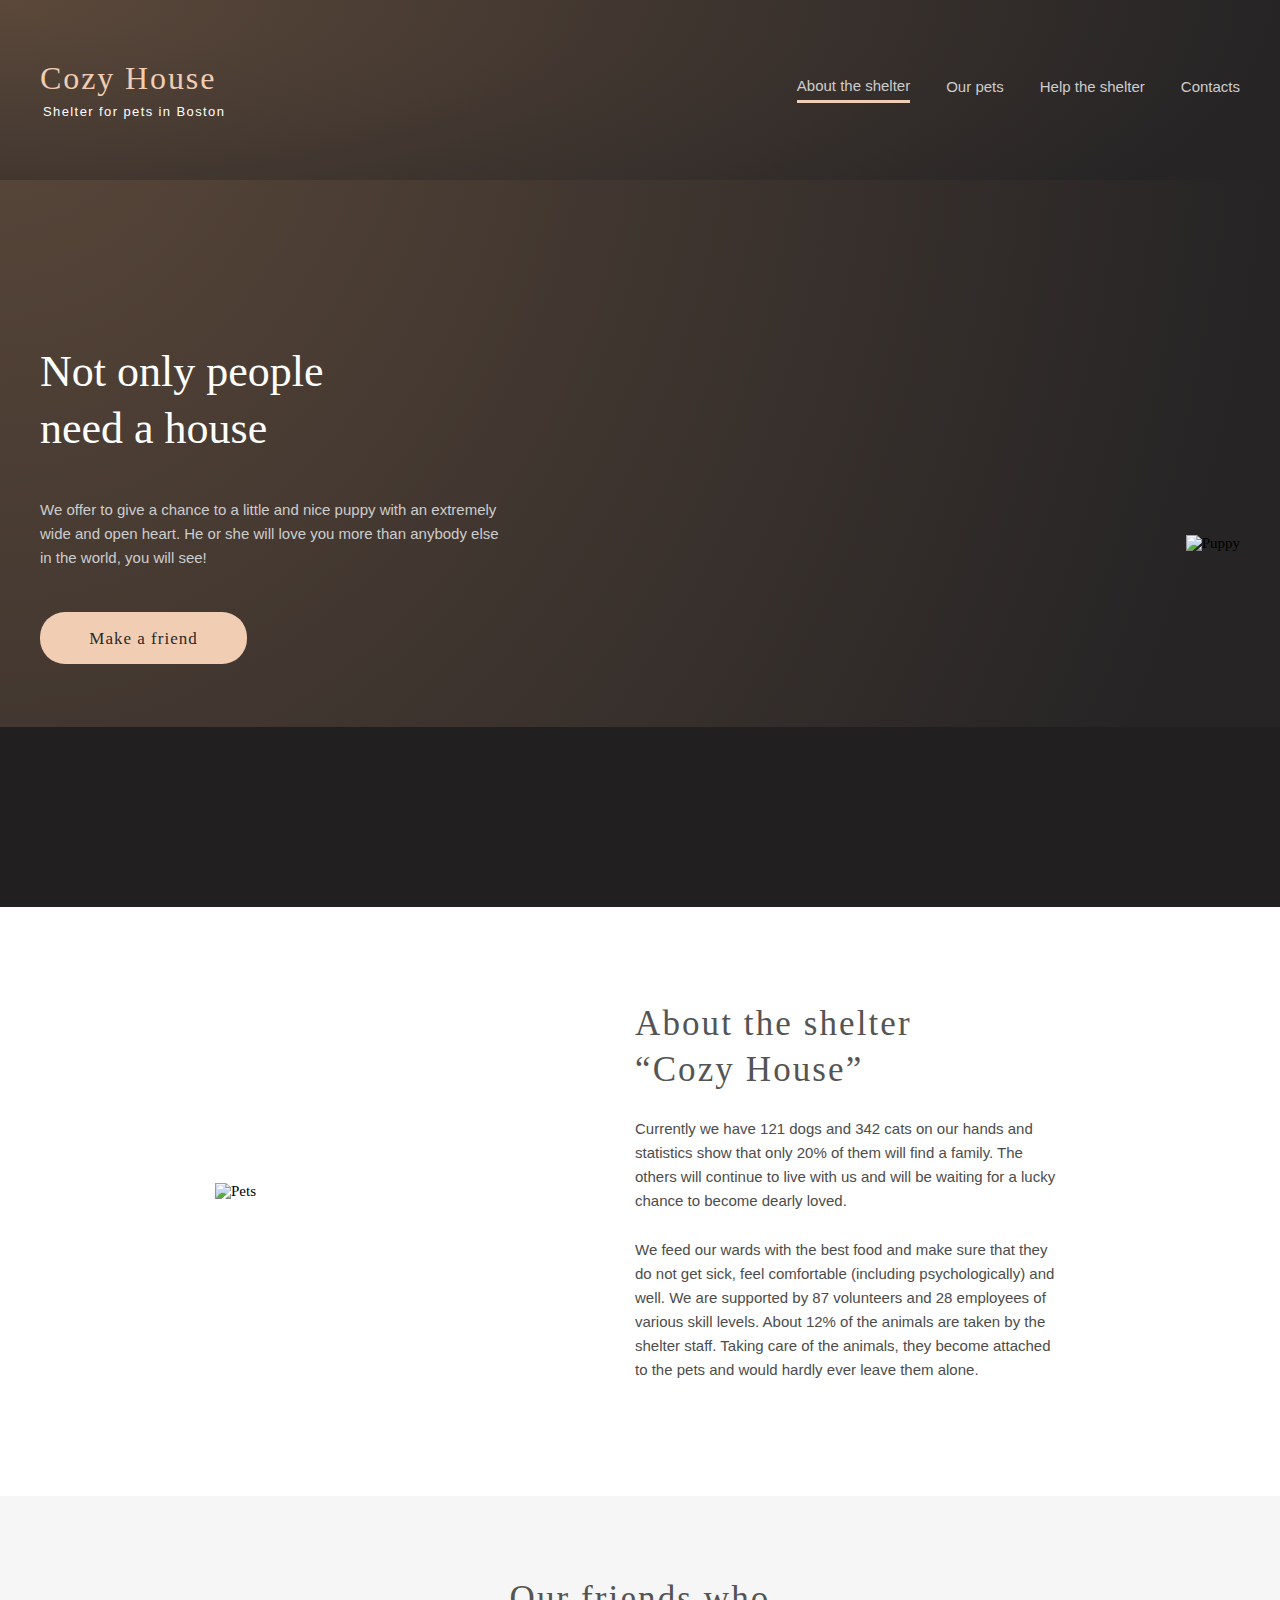
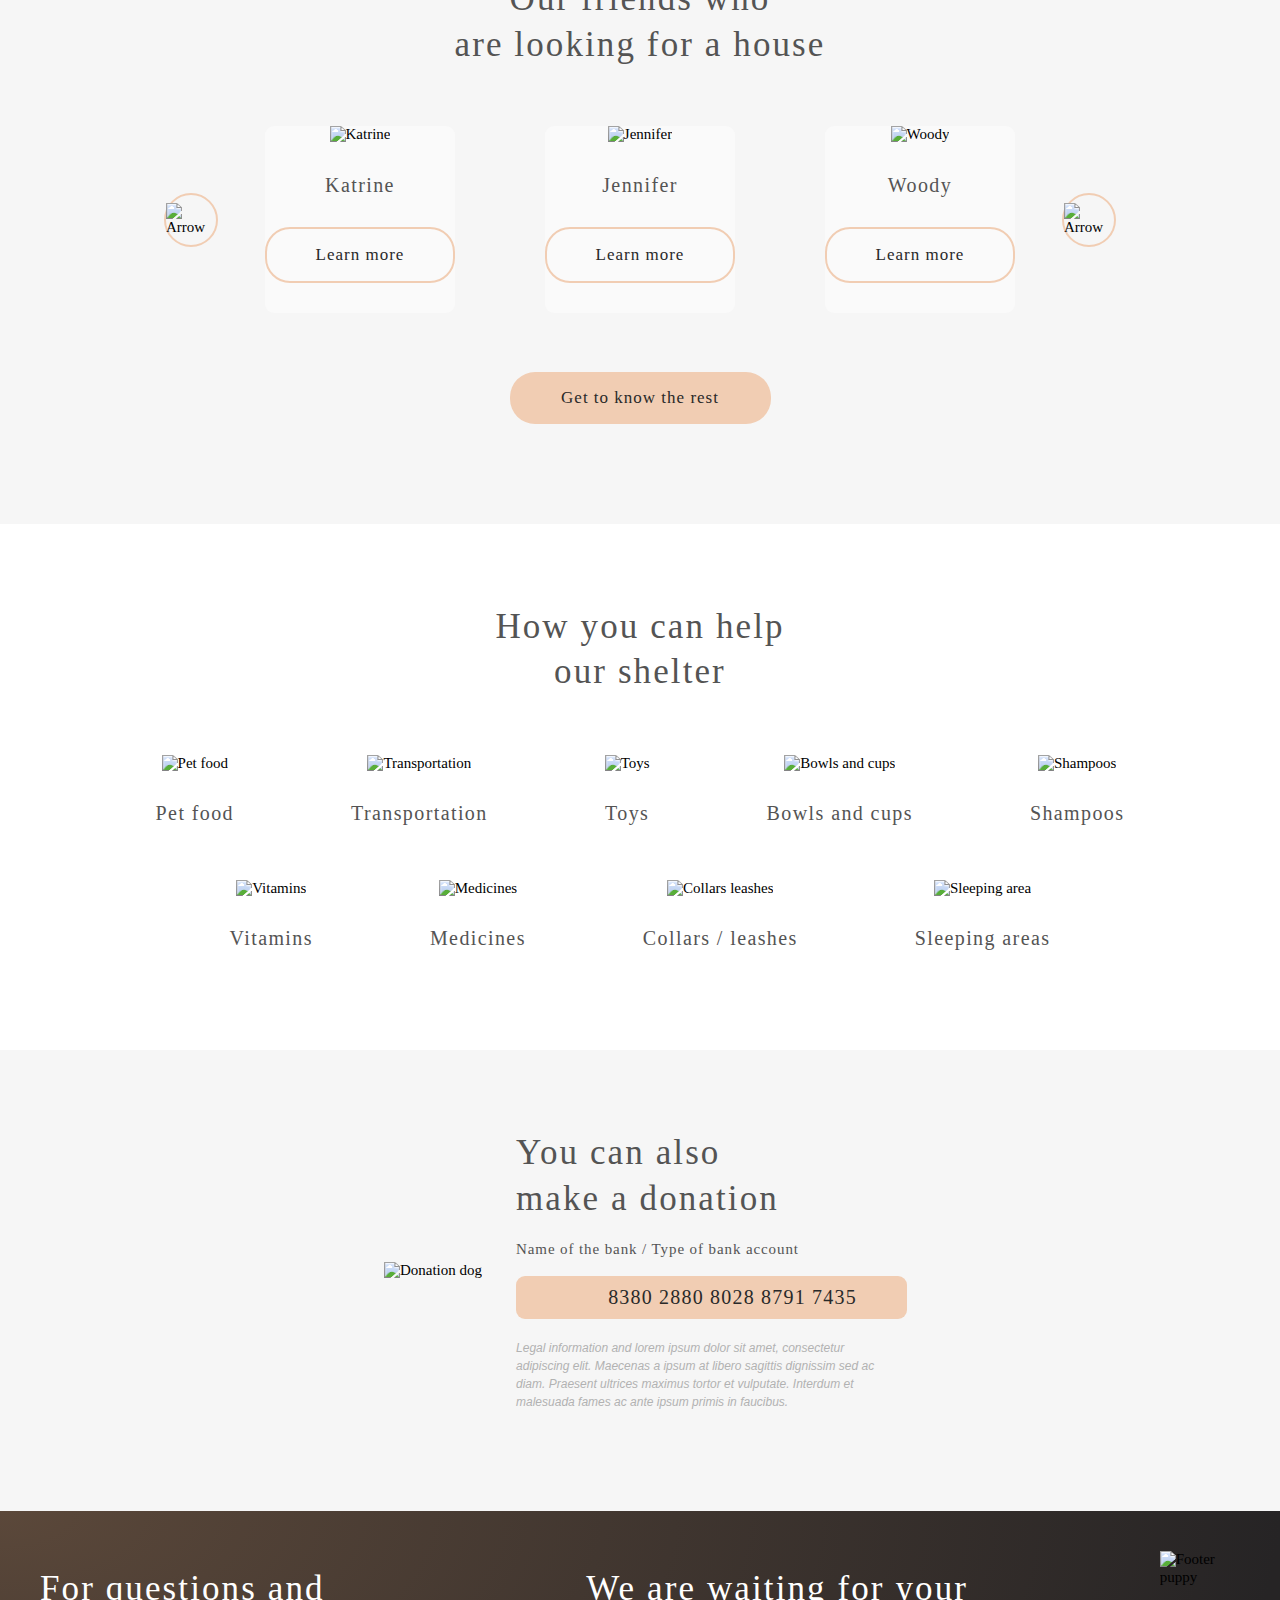
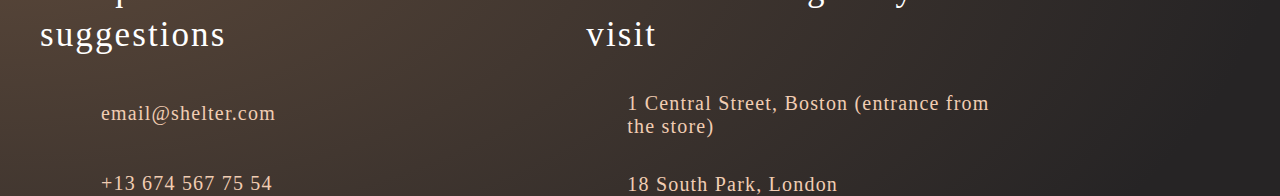
==== shelter/index.html @ abc57b18 "feat: create pets-page and add styles for her" ====
<!DOCTYPE html>
<html lang="en">

<head>
   <meta charset="UTF-8">
   <meta http-equiv="X-UA-Compatible" content="IE=edge">
   <meta name="viewport" content="width=device-width, initial-scale=1.0">
   <link rel="stylesheet" href="css/style.css">
   <title>Shelter</title>
</head>

<body class="body">
   <div class="wrapper">
      <header class="header" id="header">
         <div class="container">
            <div class="header__logo">
               <a class="header__link" href="#header">
                  <h1 class="header__title">Cozy House</h1>
                  <p class="header__subtitle">Shelter for pets in Boston</p>
               </a>
            </div>
            <div class="header__navigation">
               <ul class="navigation">
                  <li class="navigation__item"><a class="navigation__link" href="#header">About the shelter</a></li>
                  <li class="navigation__item"><a class="navigation__link" href="pages/pets.html">Our pets</a></li>
                  <li class="navigation__item"><a class="navigation__link" href="#help">Help the shelter</a></li>
                  <li class="navigation__item"><a class="navigation__link" href="#footer">Contacts</a></li>
               </ul>
            </div>
         </div>
      </header>
      <main class="main">
         <section class="start">
            <div class="container">
               <div class="start__content">
                  <h2 class="start__title">Not only people need a house</h2>
                  <p class="start__text">
                     We offer to give a chance to a little and nice puppy with an extremely wide and
                     open heart. He or she will love you more than anybody else in the world, you will see!
                  </p>
                  <a class="start__button button-with-bg" href="#pets">Make a friend</a>
               </div>
               <img class="start__img" src="assets/images/start-screen-puppy.png" alt="Puppy">
            </div>
         </section>
         <section class="about">
            <div class="container">
               <div class="about__content">
                  <h3 class="about__title title">About the shelter “Cozy House”</h3>
                  <p class="about__text">
                     Currently we have 121 dogs and 342 cats on our hands and statistics show that only
                     20% of them will find a family. The others will continue to live with us and will be waiting for a
                     lucky chance to become dearly loved.
                  </p>
                  <p class="about__text">
                     We feed our wards with the best food and make sure that they do not get sick, feel comfortable
                     (including psychologically) and well. We are supported by 87 volunteers and 28 employees of various
                     skill levels. About 12% of the animals are taken by the shelter staff. Taking care of the animals,
                     they become attached to the pets and would hardly ever leave them alone.
                  </p>
               </div>
               <img class="about__img" src="assets/images/about-pets.png" alt="Pets">
            </div>
         </section>
         <section class="pets" id="pets">
            <div class="container">
               <h3 class="pets__title title">
                  Our friends who <br>
                  are looking for a house
               </h3>
               <div class="slider">
                  <div class="slider__left">
                     <img class="slider__arrow" src="assets/icons/Arrow-left.svg" alt="Arrow">
                  </div>
                  <div class="slider__content">
                     <div class="pet-card">
                        <img class="pet-card__img" src="assets/images/pets-katrine.png" alt="Katrine">
                        <span class="pet-card__subtitle">Katrine</span>
                        <a class="pet-card__button button-wihtout-bg" href="#">Learn more</a>
                     </div>
                     <div class="pet-card">
                        <img class="pet-card__img" src="assets/images/pets-jennifer.png" alt="Jennifer">
                        <span class="pet-card__subtitle">Jennifer</span>
                        <a class="pet-card__button button-wihtout-bg" href="#">Learn more</a>
                     </div>
                     <div class="pet-card">
                        <img class="pet-card__img" src="assets/images/pets-woody.png" alt="Woody">
                        <span class="pet-card__subtitle">Woody</span>
                        <a class="pet-card__button button-wihtout-bg" href="#">Learn more</a>
                     </div>
                  </div>
                  <div class="slider__right">
                     <img class="slider__arrow" src="assets/icons/Arrow-right.svg" alt="Arrow">
                  </div>
               </div>
               <a class="pets__button button-with-bg" href="pages/pets.html">Get to know the rest</a>
            </div>
         </section>
         <section class="help" id="help">
            <div class="container">
               <h3 class="help__title title">
                  How you can help <br>
                  our shelter
               </h3>
               <div class="help__content">
                  <div class="help__item">
                     <img class="help__icon" src="assets/icons/icon-pet-food.svg" alt="Pet food">
                     <span class="help__subtitle">Pet food</span>
                  </div>
                  <div class="help__item">
                     <img class="help__icon" src="assets/icons/icon-transportation.svg" alt="Transportation">
                     <span class="help__subtitle">Transportation</span>
                  </div>
                  <div class="help__item">
                     <img class="help__icon" src="assets/icons/icon-toys.svg" alt="Toys">
                     <span class="help__subtitle">Toys</span>
                  </div>
                  <div class="help__item">
                     <img class="help__icon" src="assets/icons/icon-bowls-and-cups.svg" alt="Bowls and cups">
                     <span class="help__subtitle">Bowls and cups</span>
                  </div>
                  <div class="help__item">
                     <img class="help__icon" src="assets/icons/icon-shampoos.svg" alt="Shampoos">
                     <span class="help__subtitle">Shampoos</span>
                  </div>
                  <div class="help__item">
                     <img class="help__icon" src="assets/icons/icon-vitamins.svg" alt="Vitamins">
                     <span class="help__subtitle">Vitamins</span>
                  </div>
                  <div class="help__item">
                     <img class="help__icon" src="assets/icons/icon-medicines.svg" alt="Medicines">
                     <span class="help__subtitle">Medicines</span>
                  </div>
                  <div class="help__item">
                     <img class="help__icon" src="assets/icons/icon-collars-leashes.svg" alt="Collars leashes">
                     <span class="help__subtitle">Collars / leashes</span>
                  </div>
                  <div class="help__item">
                     <img class="help__icon" src="assets/icons/icon-sleeping-area.svg" alt="Sleeping area">
                     <span class="help__subtitle">Sleeping areas</span>
                  </div>
               </div>
            </div>
         </section>
         <section class="donation">
            <div class="container">
               <div class="donation__content">
                  <h3 class="donation__title title">
                     You can also <br> make a donation
                  </h3>
                  <span class="donation__text">Name of the bank / Type of bank account</span>
                  <a class="donation__button button-with-bg" href="#">8380 2880 8028 8791 7435</a>
                  <span class="donation__description">
                     Legal information and lorem ipsum dolor sit amet, consectetur
                     adipiscing elit. Maecenas a ipsum at libero sagittis dignissim sed ac diam. Praesent ultrices
                     maximus tortor et vulputate. Interdum et malesuada fames ac ante ipsum primis in faucibus.
                  </span>
               </div>
               <img class="donation__img" src="assets/images/donation-dog.png" alt="Donation dog">
            </div>
         </section>
      </main>
      <footer class="footer" id="footer">
         <div class="container">
            <div class="footer__content">
               <h3 class="footer__title title">For questions and suggestions</h3>
               <a class="footer__email" href="mailto:email@shelter.com">email@shelter.com</a>
               <a class="footer__tel" href="tel:+13 674 567 75 54">+13 674 567 75 54</a>
            </div>
            <div class="footer__content">
               <h3 class="footer__title title">We are waiting for your visit</h3>
               <a class="footer__link" href="https://goo.gl/maps/6xu3NwGeei3bLSW76" target="blank">1 Central Street,
                  Boston (entrance
                  from the store)</a>
               <a class="footer__link" href="https://goo.gl/maps/nbANHukGntMcxEjw6" target="blank">18 South Park,
                  London</a>
            </div>
            <img class="footer__img" src="assets/images/footer-puppy.png" alt="Footer puppy" class="footer__img">
         </div>
      </footer>
   </div>
</body>

</html>
---- shelter/css/style.css ----
@font-face {
  font-family: "Georgia";
  src: url("Georgia Bold.eot");
  src: url("Georgia Bold.eot?#iefix") format("embedded-opentype"), url("Georgia Bold.woff2") format("woff2"), url("Georgia Bold.woff") format("woff"), url("Georgia Bold.ttf") format("truetype"), url("Georgia Bold.svg#Georgia Bold") format("svg");
  font-weight: 700;
  font-style: normal;
  font-stretch: normal;
  unicode-range: U+0020-F00D;
}
@font-face {
  font-family: "Georgia";
  src: url("Georgia Bold.eot");
  src: url("Georgia Bold.eot?#iefix") format("embedded-opentype"), url("Georgia Bold.woff2") format("woff2"), url("Georgia Bold.woff") format("woff"), url("Georgia Bold.ttf") format("truetype"), url("Georgia Bold.svg#Georgia Bold") format("svg");
  font-weight: 700;
  font-style: normal;
  font-stretch: normal;
  unicode-range: U+0020-F00D;
}
@font-face {
  font-family: "Georgia";
  src: url("Georgia Italic.eot");
  src: url("Georgia Italic.eot?#iefix") format("embedded-opentype"), url("Georgia Italic.woff2") format("woff2"), url("Georgia Italic.woff") format("woff"), url("Georgia Italic.ttf") format("truetype"), url("Georgia Italic.svg#Georgia Italic") format("svg");
  font-weight: 400;
  font-style: italic;
  font-stretch: normal;
  unicode-range: U+0020-F00D;
}
@font-face {
  font-family: "Georgia";
  src: url("Georgia Italic.eot");
  src: url("Georgia Italic.eot?#iefix") format("embedded-opentype"), url("Georgia Italic.woff2") format("woff2"), url("Georgia Italic.woff") format("woff"), url("Georgia Italic.ttf") format("truetype"), url("Georgia Italic.svg#Georgia Italic") format("svg");
  font-weight: 400;
  font-style: italic;
  font-stretch: normal;
  unicode-range: U+0020-F00D;
}
@font-face {
  font-family: "Georgia";
  src: url("Georgia.eot");
  src: url("Georgia.eot?#iefix") format("embedded-opentype"), url("Georgia.woff2") format("woff2"), url("Georgia.woff") format("woff"), url("Georgia.ttf") format("truetype"), url("Georgia.svg#Georgia") format("svg");
  font-weight: 400;
  font-style: normal;
  font-stretch: normal;
  unicode-range: U+0020-F00D;
}
@font-face {
  font-family: "Georgia";
  src: url("Georgia.eot");
  src: url("Georgia.eot?#iefix") format("embedded-opentype"), url("Georgia.woff2") format("woff2"), url("Georgia.woff") format("woff"), url("Georgia.ttf") format("truetype"), url("Georgia.svg#Georgia") format("svg");
  font-weight: 400;
  font-style: normal;
  font-stretch: normal;
  unicode-range: U+0020-F00D;
}
@font-face {
  font-family: "Arial";
  src: url("Arial Italic.eot");
  src: url("Arial Italic.eot?#iefix") format("embedded-opentype"), url("Arial Italic.woff2") format("woff2"), url("Arial Italic.woff") format("woff"), url("Arial Italic.ttf") format("truetype"), url("Arial Italic.svg#Arial Italic") format("svg");
  font-weight: 400;
  font-style: italic;
  font-stretch: normal;
  unicode-range: U+0020-02DC;
}
@font-face {
  font-family: "Arial";
  src: url("Arial Italic.eot");
  src: url("Arial Italic.eot?#iefix") format("embedded-opentype"), url("Arial Italic.woff2") format("woff2"), url("Arial Italic.woff") format("woff"), url("Arial Italic.ttf") format("truetype"), url("Arial Italic.svg#Arial Italic") format("svg");
  font-weight: 400;
  font-style: italic;
  font-stretch: normal;
  unicode-range: U+0020-02DC;
}
@font-face {
  font-family: "Arial";
  src: url("Arial.eot");
  src: url("Arial.eot?#iefix") format("embedded-opentype"), url("Arial.woff2") format("woff2"), url("Arial.woff") format("woff"), url("Arial.ttf") format("truetype"), url("Arial.svg#Arial") format("svg");
  font-weight: 400;
  font-style: normal;
  font-stretch: normal;
  unicode-range: U+0020-02DC;
}
@font-face {
  font-family: "Arial";
  src: url("Arial.eot");
  src: url("Arial.eot?#iefix") format("embedded-opentype"), url("Arial.woff2") format("woff2"), url("Arial.woff") format("woff"), url("Arial.ttf") format("truetype"), url("Arial.svg#Arial") format("svg");
  font-weight: 400;
  font-style: normal;
  font-stretch: normal;
  unicode-range: U+0020-02DC;
}
/*! normalize.css v8.0.1 | MIT License | github.com/necolas/normalize.css */
/* Document
   ========================================================================== */
/**
 * 1. Correct the line height in all browsers.
 * 2. Prevent adjustments of font size after orientation changes in iOS.
 */
html {
  line-height: 1.15;
  /* 1 */
  -webkit-text-size-adjust: 100%;
  /* 2 */
}

/* Sections
   ========================================================================== */
/**
 * Remove the margin in all browsers.
 */
body {
  margin: 0;
}

/**
 * Render the `main` element consistently in IE.
 */
main {
  display: block;
}

/**
 * Correct the font size and margin on `h1` elements within `section` and
 * `article` contexts in Chrome, Firefox, and Safari.
 */
h1 {
  font-size: 2em;
  margin: 0.67em 0;
}

/* Grouping content
   ========================================================================== */
/**
 * 1. Add the correct box sizing in Firefox.
 * 2. Show the overflow in Edge and IE.
 */
hr {
  box-sizing: content-box;
  /* 1 */
  height: 0;
  /* 1 */
  overflow: visible;
  /* 2 */
}

/**
 * 1. Correct the inheritance and scaling of font size in all browsers.
 * 2. Correct the odd `em` font sizing in all browsers.
 */
pre {
  font-family: monospace, monospace;
  /* 1 */
  font-size: 1em;
  /* 2 */
}

/* Text-level semantics
   ========================================================================== */
/**
 * Remove the gray background on active links in IE 10.
 */
a {
  background-color: transparent;
}

/**
 * 1. Remove the bottom border in Chrome 57-
 * 2. Add the correct text decoration in Chrome, Edge, IE, Opera, and Safari.
 */
abbr[title] {
  border-bottom: none;
  /* 1 */
  text-decoration: underline;
  /* 2 */
  text-decoration: underline dotted;
  /* 2 */
}

/**
 * Add the correct font weight in Chrome, Edge, and Safari.
 */
b,
strong {
  font-weight: bolder;
}

/**
 * 1. Correct the inheritance and scaling of font size in all browsers.
 * 2. Correct the odd `em` font sizing in all browsers.
 */
code,
kbd,
samp {
  font-family: monospace, monospace;
  /* 1 */
  font-size: 1em;
  /* 2 */
}

/**
 * Add the correct font size in all browsers.
 */
small {
  font-size: 80%;
}

/**
 * Prevent `sub` and `sup` elements from affecting the line height in
 * all browsers.
 */
sub,
sup {
  font-size: 75%;
  line-height: 0;
  position: relative;
  vertical-align: baseline;
}

sub {
  bottom: -0.25em;
}

sup {
  top: -0.5em;
}

/* Embedded content
   ========================================================================== */
/**
 * Remove the border on images inside links in IE 10.
 */
img {
  border-style: none;
}

/* Forms
   ========================================================================== */
/**
 * 1. Change the font styles in all browsers.
 * 2. Remove the margin in Firefox and Safari.
 */
button,
input,
optgroup,
select,
textarea {
  font-family: inherit;
  /* 1 */
  font-size: 100%;
  /* 1 */
  line-height: 1.15;
  /* 1 */
  margin: 0;
  /* 2 */
}

/**
 * Show the overflow in IE.
 * 1. Show the overflow in Edge.
 */
button,
input {
  /* 1 */
  overflow: visible;
}

/**
 * Remove the inheritance of text transform in Edge, Firefox, and IE.
 * 1. Remove the inheritance of text transform in Firefox.
 */
button,
select {
  /* 1 */
  text-transform: none;
}

/**
 * Correct the inability to style clickable types in iOS and Safari.
 */
button,
[type=button],
[type=reset],
[type=submit] {
  -webkit-appearance: button;
}

/**
 * Remove the inner border and padding in Firefox.
 */
button::-moz-focus-inner,
[type=button]::-moz-focus-inner,
[type=reset]::-moz-focus-inner,
[type=submit]::-moz-focus-inner {
  border-style: none;
  padding: 0;
}

/**
 * Restore the focus styles unset by the previous rule.
 */
button:-moz-focusring,
[type=button]:-moz-focusring,
[type=reset]:-moz-focusring,
[type=submit]:-moz-focusring {
  outline: 1px dotted ButtonText;
}

/**
 * Correct the padding in Firefox.
 */
fieldset {
  padding: 0.35em 0.75em 0.625em;
}

/**
 * 1. Correct the text wrapping in Edge and IE.
 * 2. Correct the color inheritance from `fieldset` elements in IE.
 * 3. Remove the padding so developers are not caught out when they zero out
 *    `fieldset` elements in all browsers.
 */
legend {
  box-sizing: border-box;
  /* 1 */
  color: inherit;
  /* 2 */
  display: table;
  /* 1 */
  max-width: 100%;
  /* 1 */
  padding: 0;
  /* 3 */
  white-space: normal;
  /* 1 */
}

/**
 * Add the correct vertical alignment in Chrome, Firefox, and Opera.
 */
progress {
  vertical-align: baseline;
}

/**
 * Remove the default vertical scrollbar in IE 10+.
 */
textarea {
  overflow: auto;
}

/**
 * 1. Add the correct box sizing in IE 10.
 * 2. Remove the padding in IE 10.
 */
[type=checkbox],
[type=radio] {
  box-sizing: border-box;
  /* 1 */
  padding: 0;
  /* 2 */
}

/**
 * Correct the cursor style of increment and decrement buttons in Chrome.
 */
[type=number]::-webkit-inner-spin-button,
[type=number]::-webkit-outer-spin-button {
  height: auto;
}

/**
 * 1. Correct the odd appearance in Chrome and Safari.
 * 2. Correct the outline style in Safari.
 */
[type=search] {
  -webkit-appearance: textfield;
  /* 1 */
  outline-offset: -2px;
  /* 2 */
}

/**
 * Remove the inner padding in Chrome and Safari on macOS.
 */
[type=search]::-webkit-search-decoration {
  -webkit-appearance: none;
}

/**
 * 1. Correct the inability to style clickable types in iOS and Safari.
 * 2. Change font properties to `inherit` in Safari.
 */
::-webkit-file-upload-button {
  -webkit-appearance: button;
  /* 1 */
  font: inherit;
  /* 2 */
}

/* Interactive
   ========================================================================== */
/*
 * Add the correct display in Edge, IE 10+, and Firefox.
 */
details {
  display: block;
}

/*
 * Add the correct display in all browsers.
 */
summary {
  display: list-item;
}

/* Misc
   ========================================================================== */
/**
 * Add the correct display in IE 10+.
 */
template {
  display: none;
}

/**
 * Add the correct display in IE 10.
 */
[hidden] {
  display: none;
}

.body {
  width: 100%;
  height: 100%;
  font-family: Georgia;
  font-style: normal;
  font-weight: 400;
  font-size: 15px;
  color: #000000;
}

.wrapper {
  height: 100vh;
  display: flex;
  flex-flow: column nowrap;
  align-items: center;
  justify-content: space-between;
}

.container {
  margin: 0 auto;
  padding: 0 40px;
  max-width: 1200px;
}

.header {
  width: 100%;
  background: url("../../../assets/images/start-screen-gradient-background.png"), url("../../../assets/images/start-screen-background.png"), radial-gradient(100% 215.42% at 0% 0%, #5B483A 0%, #262425 100%), #211F20;
  background-size: 100%;
  background-repeat: no-repeat;
  background-position: center 0;
}
.header .container {
  display: flex;
  flex-flow: row wrap;
  align-items: center;
  justify-content: space-between;
}

.main {
  width: 100%;
}

.header__title {
  margin: 0 0 8.28px 0;
  font-family: Georgia;
  font-style: normal;
  font-weight: 400;
  font-size: 32px;
  color: #F1CDB3;
  letter-spacing: 1.9px;
}

.header__link {
  text-decoration: none;
}

.header__logo {
  margin: 60px 0;
}

.header__subtitle {
  margin: 0 0 0 3px;
  font-family: Arial, sans-serif;
  font-style: normal;
  font-weight: 400;
  font-size: 13px;
  color: #FFFFFF;
  letter-spacing: 1.4px;
}

.navigation {
  display: flex;
  flex-flow: row nowrap;
  align-items: center;
  justify-content: space-between;
  list-style: none;
}

.navigation__item {
  margin-left: 36px;
  padding-bottom: 5px;
}
.navigation__item:hover {
  color: #FAFAFA;
}
.navigation__item:active {
  color: #FAFAFA;
  border-bottom: 3px solid #F1CDB3;
}
.navigation__item:nth-of-type(1) {
  color: #FAFAFA;
  border-bottom: 3px solid #F1CDB3;
}

.navigation__link {
  font-family: Arial, sans-serif;
  font-style: normal;
  font-weight: 400;
  font-size: 15px;
  color: #CDCDCD;
  text-decoration: none;
}

.start {
  background: url("../../../assets/images/start-screen-gradient-background.png"), url("../../../assets/images/start-screen-background.png"), radial-gradient(100% 215.42% at 0% 0%, #5B483A 0%, #262425 100%), #211F20;
  background-size: cover;
  background-repeat: no-repeat;
  background-position: center -180px;
}
.start .container {
  display: flex;
  flex-flow: row nowrap;
  align-items: center;
  justify-content: space-between;
}

.start__content {
  padding: 163px 0 243px 0;
}

.start__title {
  font-family: Georgia;
  font-style: normal;
  font-weight: 400;
  font-size: 44px;
  color: #FFFFFF;
  max-width: 310px;
  margin: 0 0 41px 0;
  line-height: 130%;
}

.start__text {
  max-width: 460px;
  font-family: Arial, sans-serif;
  font-style: normal;
  font-weight: 400;
  font-size: 15px;
  color: #CDCDCD;
  margin-bottom: 42px;
  line-height: 160%;
}

.button-with-bg {
  display: flex;
  flex-flow: row wrap;
  align-items: center;
  justify-content: center;
  width: 207px;
  height: 52px;
  background-color: #F1CDB3;
  border-radius: 25px;
  border: none;
  text-decoration: none;
  font-family: Georgia;
  font-style: normal;
  font-weight: 400;
  font-size: 17px;
  color: #292929;
  letter-spacing: 1px;
  transition: 0.5s;
}
.button-with-bg:hover {
  background-color: #FDDCC4;
  cursor: pointer;
}

.button-wihtout-bg {
  display: flex;
  flex-flow: row wrap;
  align-items: center;
  justify-content: center;
  width: 186px;
  height: 52px;
  background-color: transparent;
  border-radius: 25px;
  border: 2px solid #F1CDB3;
  font-family: Georgia;
  font-style: normal;
  font-weight: 400;
  font-size: 17px;
  color: #292929;
  letter-spacing: 1px;
  text-decoration: none;
  transition: 0.5s;
}
.button-wihtout-bg:hover {
  border: 2px solid #FDDCC4;
  background-color: #FDDCC4;
  cursor: pointer;
}

.title {
  letter-spacing: 2.1px;
  line-height: 130%;
  font-family: Georgia;
  font-style: normal;
  font-weight: 400;
  font-size: 35px;
  color: #545454;
}

.about {
  background-color: #FFFFFF;
}
.about .container {
  display: flex;
  flex-flow: row-reverse nowrap;
  align-items: center;
  justify-content: space-between;
}

.about__content {
  max-width: 430px;
  margin: 94px 175px 114px 0;
}

.about__title {
  margin: 0 0 25px 0;
  max-width: 370px;
}

.about__text {
  margin: 0;
  font-family: Arial;
  font-style: normal;
  font-weight: 400;
  font-size: 15px;
  color: #4C4C4C;
  line-height: 160%;
}
.about__text:first-of-type {
  margin-bottom: 25px;
}

.about__img {
  margin: 0 0 20px 175px;
}

.pets {
  padding: 80px 0 100px 0;
  background-color: #F6F6F6;
}
.pets .container {
  display: flex;
  flex-flow: column nowrap;
  align-items: center;
  justify-content: space-between;
  gap: 59px;
}

.pets__title {
  margin: 0;
  max-width: 400px;
  text-align: center;
}

.pets__button {
  width: 261px;
}

.button-wihtout-bg {
  display: flex;
  flex-flow: row wrap;
  align-items: center;
  justify-content: center;
  width: 186px;
  height: 52px;
  background-color: transparent;
  border-radius: 25px;
  border: 2px solid #F1CDB3;
  font-family: Georgia;
  font-style: normal;
  font-weight: 400;
  font-size: 17px;
  color: #292929;
  letter-spacing: 1px;
  text-decoration: none;
  transition: 0.5s;
}
.button-wihtout-bg:hover {
  border: 2px solid #FDDCC4;
  background-color: #FDDCC4;
  cursor: pointer;
}

.slider {
  display: flex;
  flex-flow: row wrap;
  align-items: center;
  justify-content: space-between;
  gap: 47px;
}

.slider__content {
  display: flex;
  flex-flow: row wrap;
  align-items: center;
  justify-content: space-between;
  gap: 90px;
}

.slider__left {
  display: flex;
  flex-flow: row wrap;
  align-items: center;
  justify-content: center;
  width: 50px;
  height: 50px;
  border: 2px solid #F1CDB3;
  border-radius: 50%;
  transition: 0.5s;
}
.slider__left:hover {
  background-color: #FDDCC4;
  border: 2px solid #FDDCC4;
  cursor: pointer;
}

.slider__right {
  display: flex;
  flex-flow: row wrap;
  align-items: center;
  justify-content: center;
  width: 50px;
  height: 50px;
  border: 2px solid #F1CDB3;
  border-radius: 50%;
  transition: 0.5s;
}
.slider__right:hover {
  background-color: #FDDCC4;
  border: 2px solid #FDDCC4;
  cursor: pointer;
}

.pet-card {
  display: flex;
  flex-flow: column;
  align-items: center;
  justify-content: center;
  background-color: #FAFAFA;
  border-radius: 9px;
}
.pet-card:hover {
  cursor: pointer;
}

.pet-card__button {
  margin-bottom: 30px;
}

.pet-card__subtitle {
  margin: 30px 0 30px 0;
  font-family: Georgia;
  font-style: normal;
  font-weight: 400;
  font-size: 20px;
  color: #545454;
  letter-spacing: 1.4px;
}

.help {
  padding: 45px 87px 100px;
  background-color: #FFFFFF;
}
.help .container {
  display: flex;
  flex-flow: column nowrap;
  align-items: center;
  justify-content: space-between;
  gap: 25px;
}

.help__content {
  max-width: 1026px;
  display: flex;
  flex-flow: row wrap;
  align-items: center;
  justify-content: center;
  gap: 55px 117px;
}

.help__item {
  display: flex;
  flex-flow: column nowrap;
  align-items: center;
  justify-content: space-between;
  gap: 30px;
}

.help__subtitle {
  font-family: Georgia;
  font-style: normal;
  font-weight: 400;
  font-size: 20px;
  color: #545454;
  letter-spacing: 0.07em;
}

.help__title {
  max-width: 310px;
  text-align: center;
}

.donation {
  padding: 80px 0 100px;
  background-color: #F6F6F6;
}
.donation .container {
  display: flex;
  flex-flow: row-reverse nowrap;
  align-items: center;
  justify-content: center;
  gap: 34px;
}

.donation__button {
  position: relative;
  margin-top: 18px;
  padding: 0 0 0 42px;
  width: 349px;
  height: 43px;
  border-radius: 9px;
  font-size: 20px;
  letter-spacing: 1.2px;
}
.donation__button::before {
  content: url("../../../../assets/icons/credit-card.svg");
  position: absolute;
  left: 14px;
  top: 10px;
}

.donation__content {
  max-width: 380px;
}

.donation__description {
  display: block;
  margin-top: 20px;
  font-family: arial;
  font-style: italic;
  font-weight: 400;
  font-size: 12px;
  color: #B2B2B2;
  line-height: 150%;
}

.donation__text {
  display: block;
  margin-top: 20px;
  font-family: Georgia;
  font-style: normal;
  font-weight: 400;
  font-size: 15px;
  color: #545454;
  letter-spacing: 0.06em;
}

.donation__title {
  margin: 0;
}

.footer {
  padding: 40px 0 0 0;
  width: 100%;
  background: url("../../../assets/images/start-screen-gradient-background.png"), url("../../../assets/images/start-screen-background.png"), radial-gradient(100% 215.42% at 0% 0%, #5B483A 0%, #262425 100%), #211F20;
  background-size: cover;
}
.footer .container {
  display: flex;
  flex-flow: row nowrap;
  align-items: start;
  justify-content: flex-start;
  gap: 160px;
}

.footer__content {
  display: flex;
  flex-flow: column nowrap;
  align-items: flex-start;
  justify-content: space-between;
  gap: 35px;
}
.footer__content:nth-child(2) {
  margin-left: -15px;
}

.footer__email {
  position: relative;
  margin-top: 10px;
  padding-left: 61px;
  font-family: Georgia;
  font-style: normal;
  font-weight: 400;
  font-size: 20px;
  color: #F1CDB3;
  letter-spacing: 0.06em;
  text-decoration: none;
}
.footer__email::before {
  position: absolute;
  content: url("../../../../assets/icons/icon-email.svg");
  left: 0;
  top: -5px;
}

.footer__link {
  position: relative;
  padding-left: 41px;
  font-family: Georgia;
  font-style: normal;
  font-weight: 400;
  font-size: 20px;
  color: #F1CDB3;
  letter-spacing: 0.06em;
  text-decoration: none;
}
.footer__link::before {
  position: absolute;
  content: url("../../../../assets/icons/icon-marker.svg");
  left: 0;
}

.footer__title {
  margin: 15px 0 0 0;
  color: #FFFFFF;
  line-height: 130%;
  letter-spacing: 0.06em;
}

.footer__tel {
  position: relative;
  margin-top: 12px;
  padding-left: 61px;
  font-family: Georgia;
  font-style: normal;
  font-weight: 400;
  font-size: 20px;
  color: #F1CDB3;
  letter-spacing: 0.06em;
  text-decoration: none;
}
.footer__tel::before {
  position: absolute;
  content: url("../../../../assets/icons/icon-phone.svg");
  left: 0;
  top: -3px;
}

/*# sourceMappingURL=style.css.map */
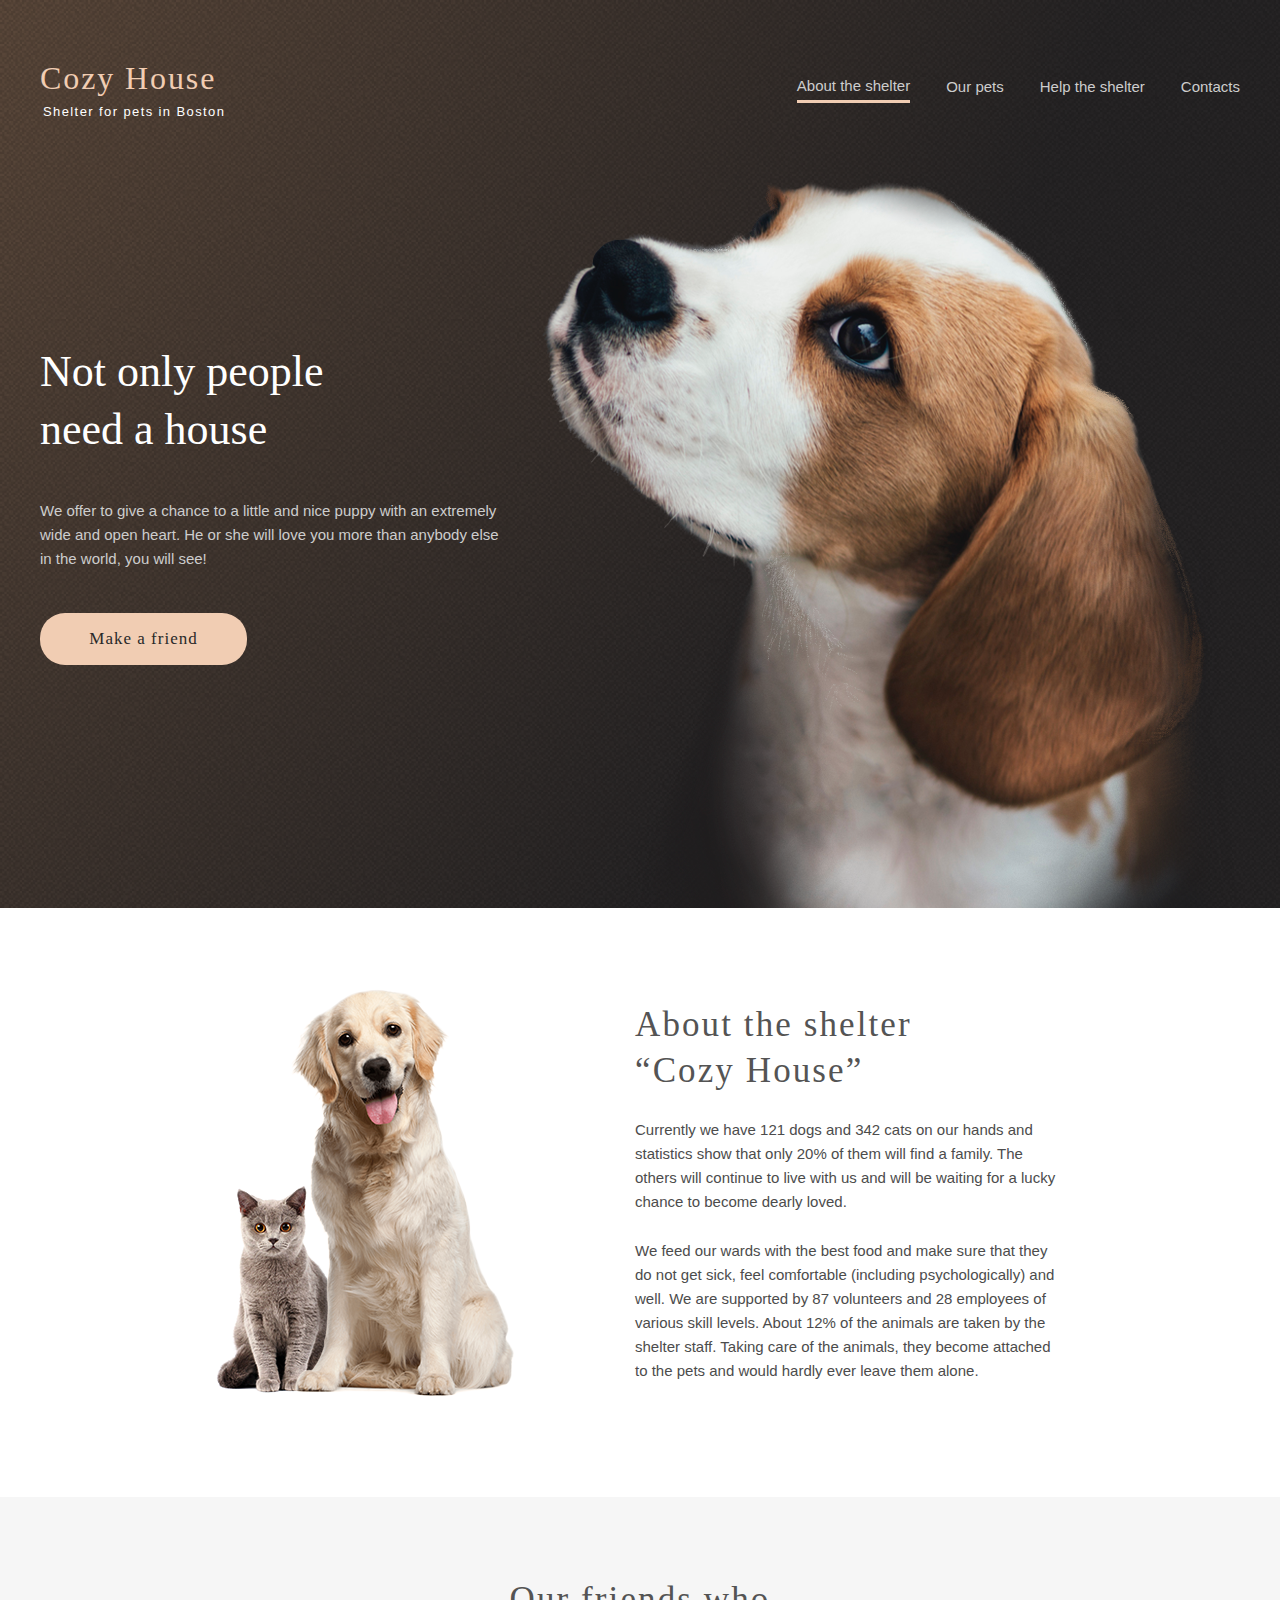
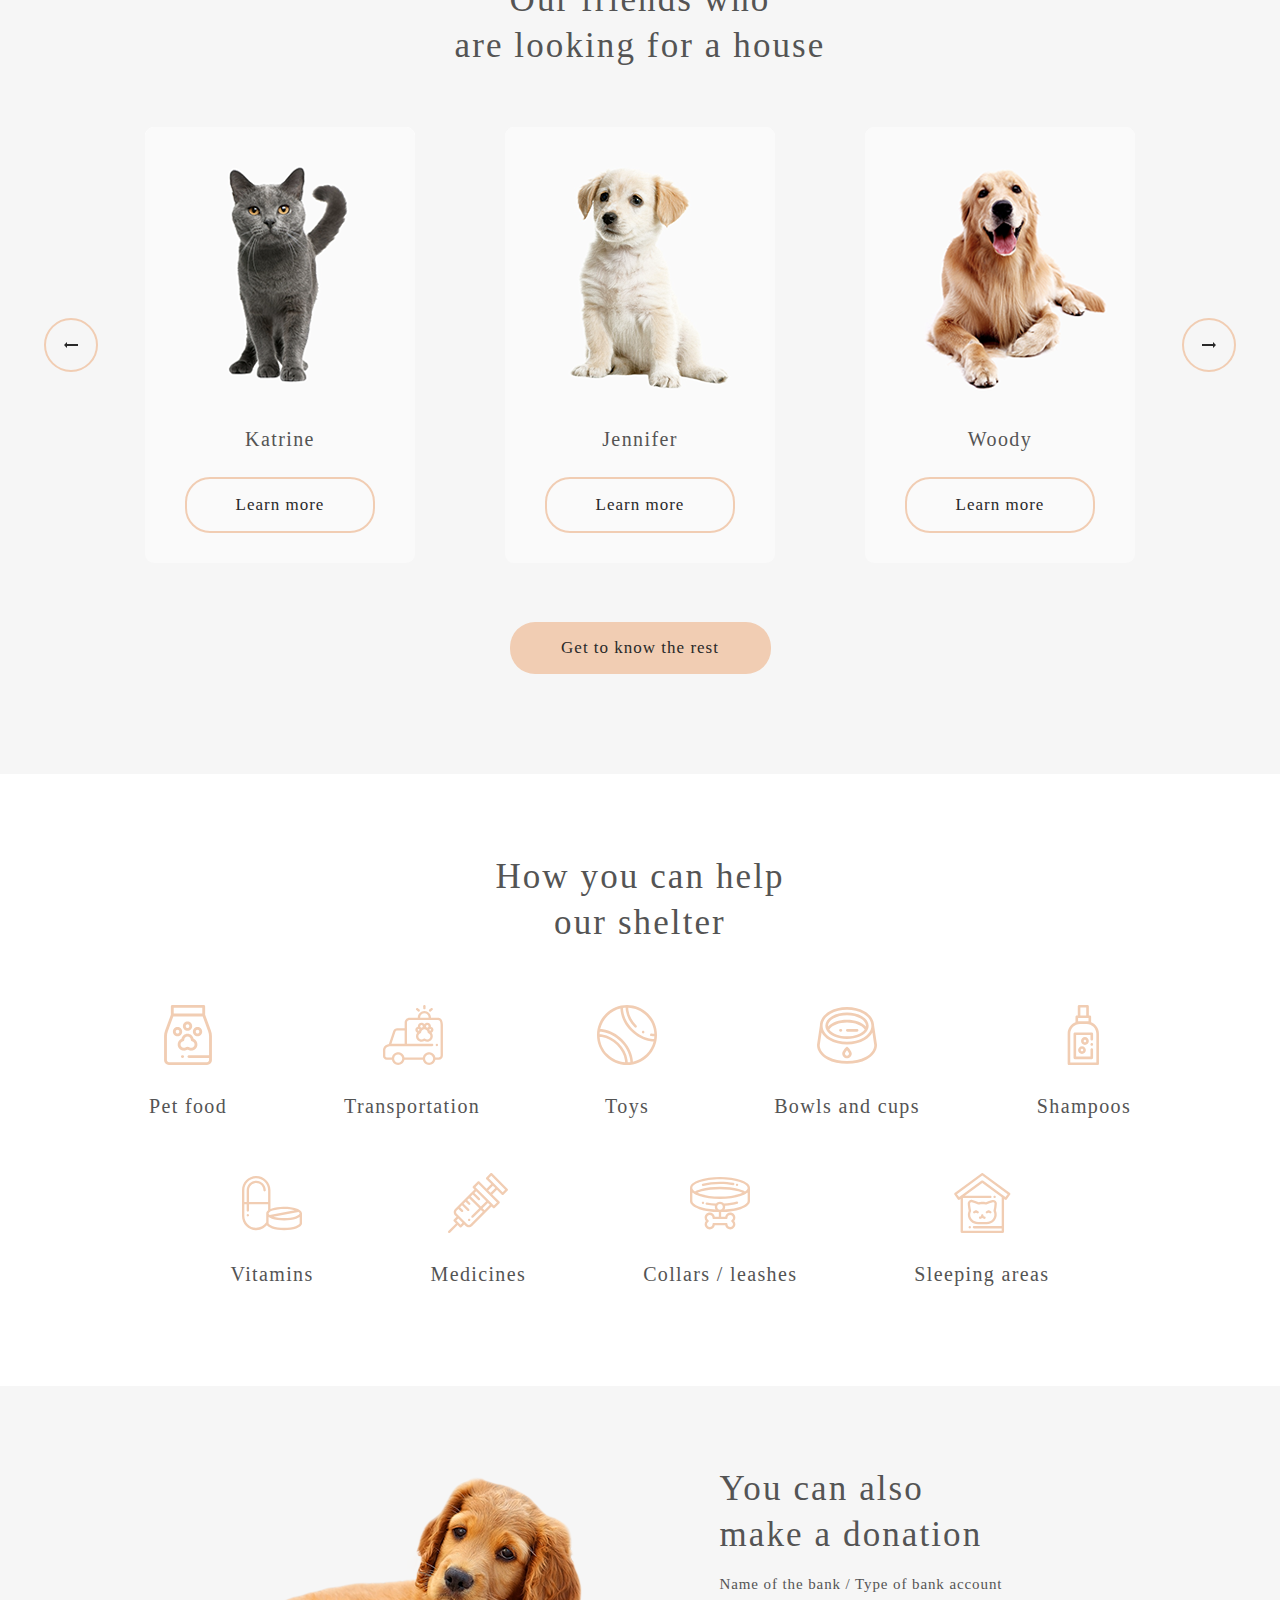
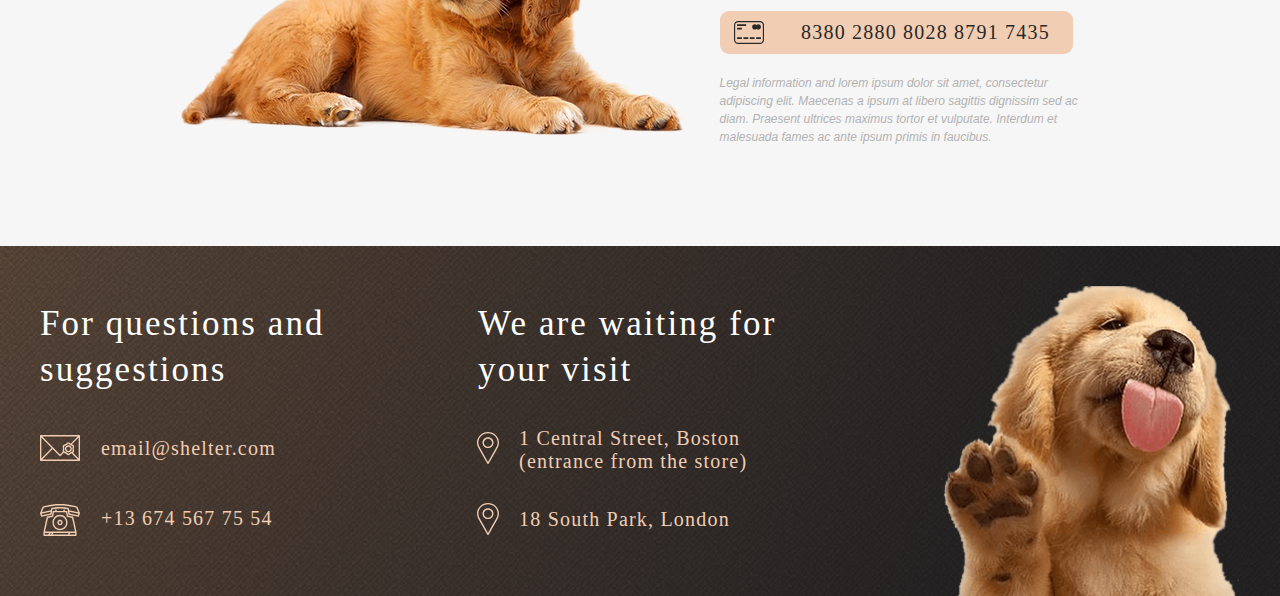
==== commit 81838241: "Merge pull request #5 from rolling-scopes-school/shelter" ====
--- a/shelter/index.html
+++ b/shelter/index.html
@@ -6,6 +6,7 @@
    <meta http-equiv="X-UA-Compatible" content="IE=edge">
    <meta name="viewport" content="width=device-width, initial-scale=1.0">
    <link rel="stylesheet" href="css/style.css">
+   <link type="Image/x-icon" href="assets/icons/icon-sleeping-area.svg" rel="icon">
    <title>Shelter</title>
 </head>
 
--- a/shelter/css/style.css
+++ b/shelter/css/style.css
@@ -453,8 +453,9 @@
 
 .header {
   width: 100%;
-  background: url("../../../assets/images/start-screen-gradient-background.png"), url("../../../assets/images/start-screen-background.png"), radial-gradient(100% 215.42% at 0% 0%, #5B483A 0%, #262425 100%), #211F20;
-  background-size: 100%;
+  padding: 60px 0 0 0;
+  background: url("../assets/images/start-screen-gradient-background.png");
+  background-size: cover;
   background-repeat: no-repeat;
   background-position: center 0;
 }
@@ -484,7 +485,7 @@
 }
 
 .header__logo {
-  margin: 60px 0;
+  margin: 0;
 }
 
 .header__subtitle {
@@ -531,10 +532,11 @@
 }
 
 .start {
-  background: url("../../../assets/images/start-screen-gradient-background.png"), url("../../../assets/images/start-screen-background.png"), radial-gradient(100% 215.42% at 0% 0%, #5B483A 0%, #262425 100%), #211F20;
+  padding-top: 60px;
+  background: url("../assets/images/start-screen-gradient-background.png");
   background-size: cover;
   background-repeat: no-repeat;
-  background-position: center -180px;
+  background-position: center -120px;
 }
 .start .container {
   display: flex;
@@ -567,6 +569,10 @@
   color: #CDCDCD;
   margin-bottom: 42px;
   line-height: 160%;
+}
+
+.start__img {
+  max-width: 698px;
 }
 
 .button-with-bg {
@@ -716,7 +722,7 @@
   display: flex;
   flex-flow: row wrap;
   align-items: center;
-  justify-content: space-between;
+  justify-content: center;
   gap: 47px;
 }
 
@@ -762,6 +768,31 @@
   cursor: pointer;
 }
 
+.slider__control {
+  display: flex;
+  flex-flow: row nowrap;
+  align-items: center;
+  justify-content: space-between;
+  gap: 18px;
+}
+
+.slider__move {
+  display: flex;
+  flex-flow: row wrap;
+  align-items: center;
+  justify-content: center;
+  width: 50px;
+  height: 50px;
+  border: 2px solid #F1CDB3;
+  border-radius: 50%;
+  transition: 0.5s;
+}
+.slider__move:hover {
+  background-color: #FDDCC4;
+  border: 2px solid #FDDCC4;
+  cursor: pointer;
+}
+
 .pet-card {
   display: flex;
   flex-flow: column;
@@ -769,9 +800,16 @@
   justify-content: center;
   background-color: #FAFAFA;
   border-radius: 9px;
+  transition: 0.5s;
 }
 .pet-card:hover {
   cursor: pointer;
+  background-color: #FFFFFF;
+  box-shadow: 0px 2px 35px 14px rgba(13, 13, 13, 0.04);
+}
+.pet-card:hover .pet-card__button {
+  background-color: #FDDCC4;
+  border: 2px solid #FDDCC4;
 }
 
 .pet-card__button {
@@ -779,7 +817,7 @@
 }
 
 .pet-card__subtitle {
-  margin: 30px 0 30px 0;
+  margin: 31px 0 26px 0;
   font-family: Georgia;
   font-style: normal;
   font-weight: 400;
@@ -823,7 +861,7 @@
   font-weight: 400;
   font-size: 20px;
   color: #545454;
-  letter-spacing: 0.07em;
+  letter-spacing: 0.068em;
 }
 
 .help__title {
@@ -846,15 +884,16 @@
 .donation__button {
   position: relative;
   margin-top: 18px;
-  padding: 0 0 0 42px;
-  width: 349px;
+  justify-content: flex-end;
+  padding: 0 23px 0 15px;
+  width: 83%;
   height: 43px;
   border-radius: 9px;
   font-size: 20px;
   letter-spacing: 1.2px;
 }
 .donation__button::before {
-  content: url("../../../../assets/icons/credit-card.svg");
+  content: url("../assets/icons/credit-card.svg");
   position: absolute;
   left: 14px;
   top: 10px;
@@ -877,7 +916,7 @@
 
 .donation__text {
   display: block;
-  margin-top: 20px;
+  margin-top: 19px;
   font-family: Georgia;
   font-style: normal;
   font-weight: 400;
@@ -893,7 +932,7 @@
 .footer {
   padding: 40px 0 0 0;
   width: 100%;
-  background: url("../../../assets/images/start-screen-gradient-background.png"), url("../../../assets/images/start-screen-background.png"), radial-gradient(100% 215.42% at 0% 0%, #5B483A 0%, #262425 100%), #211F20;
+  background: url("../assets/images/start-screen-gradient-background.png");
   background-size: cover;
 }
 .footer .container {
@@ -929,7 +968,7 @@
 }
 .footer__email::before {
   position: absolute;
-  content: url("../../../../assets/icons/icon-email.svg");
+  content: url("../assets/icons/icon-email.svg");
   left: 0;
   top: -5px;
 }
@@ -947,8 +986,12 @@
 }
 .footer__link::before {
   position: absolute;
-  content: url("../../../../assets/icons/icon-marker.svg");
-  left: 0;
+  content: url("../assets/icons/icon-marker.svg");
+  left: -1px;
+  top: 5px;
+}
+.footer__link:last-child::before {
+  top: -5px;
 }
 
 .footer__title {
@@ -972,7 +1015,7 @@
 }
 .footer__tel::before {
   position: absolute;
-  content: url("../../../../assets/icons/icon-phone.svg");
+  content: url("../assets/icons/icon-phone.svg");
   left: 0;
   top: -3px;
 }
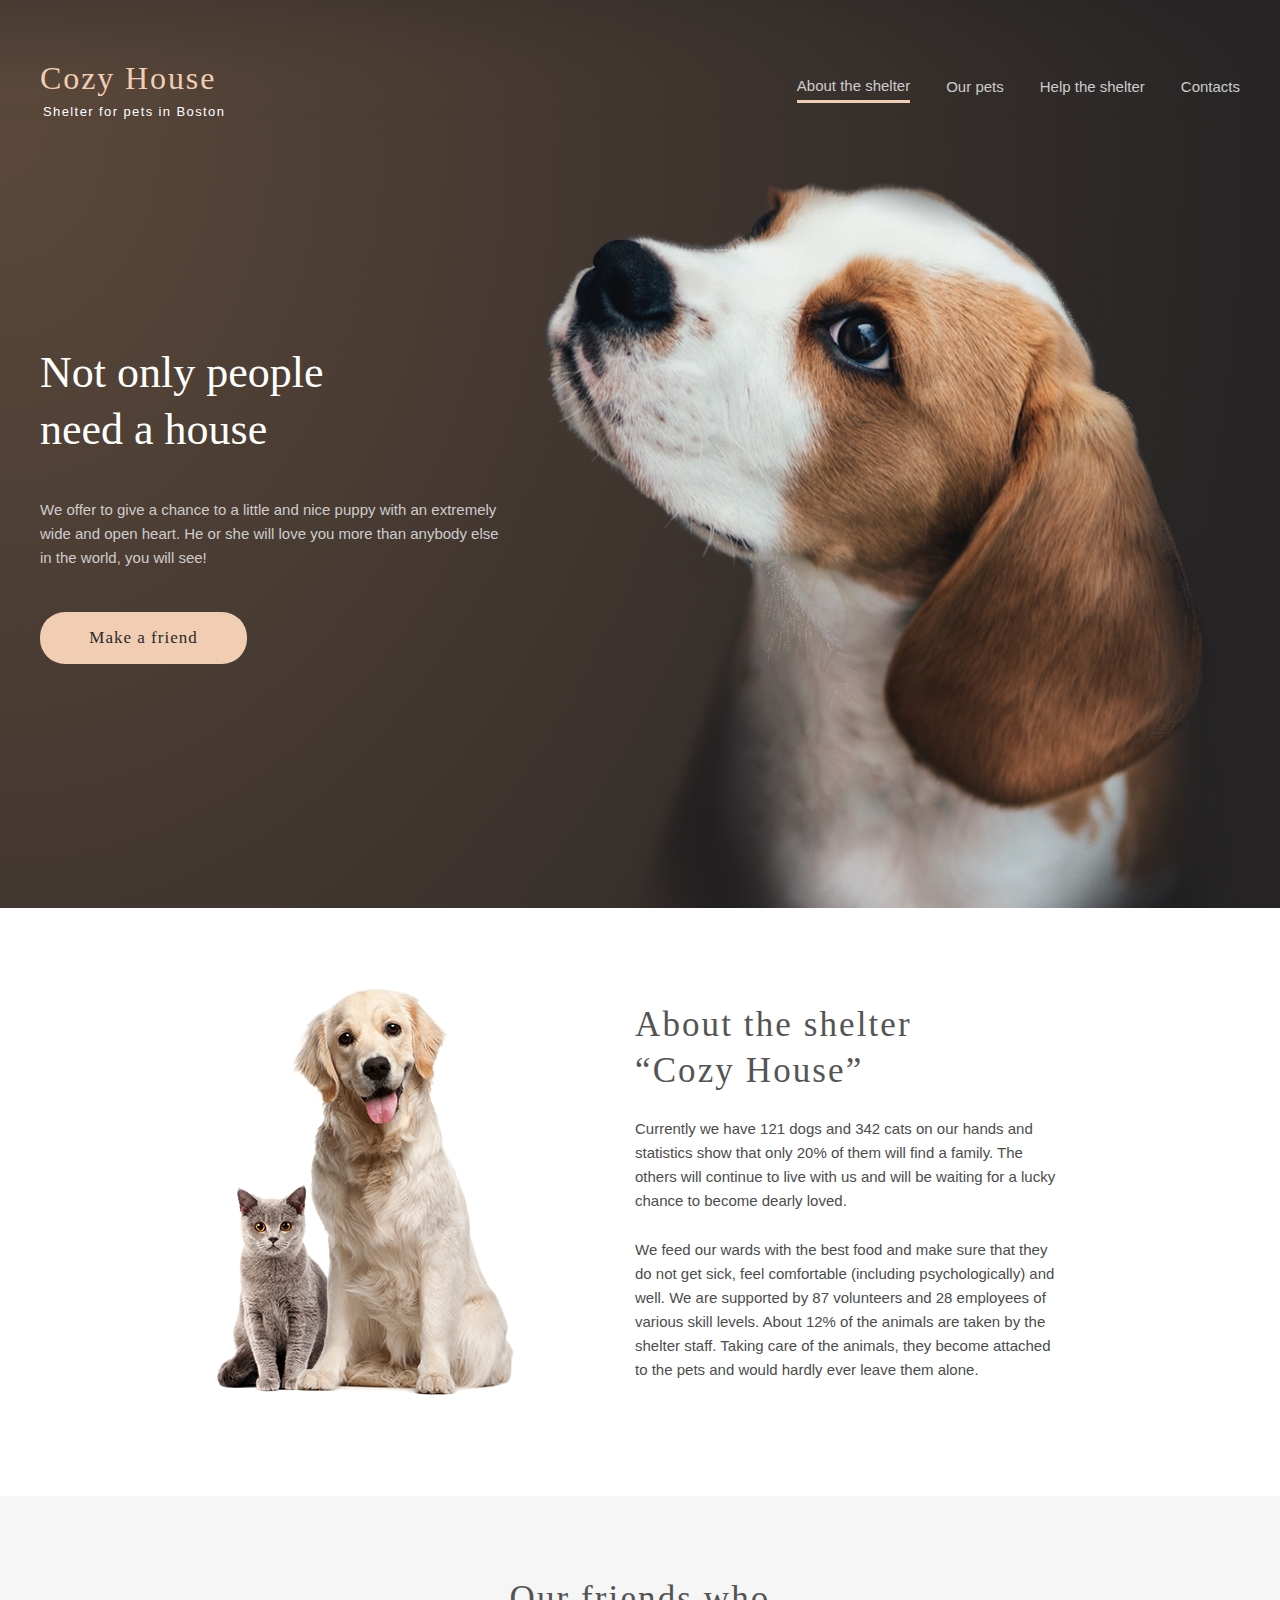
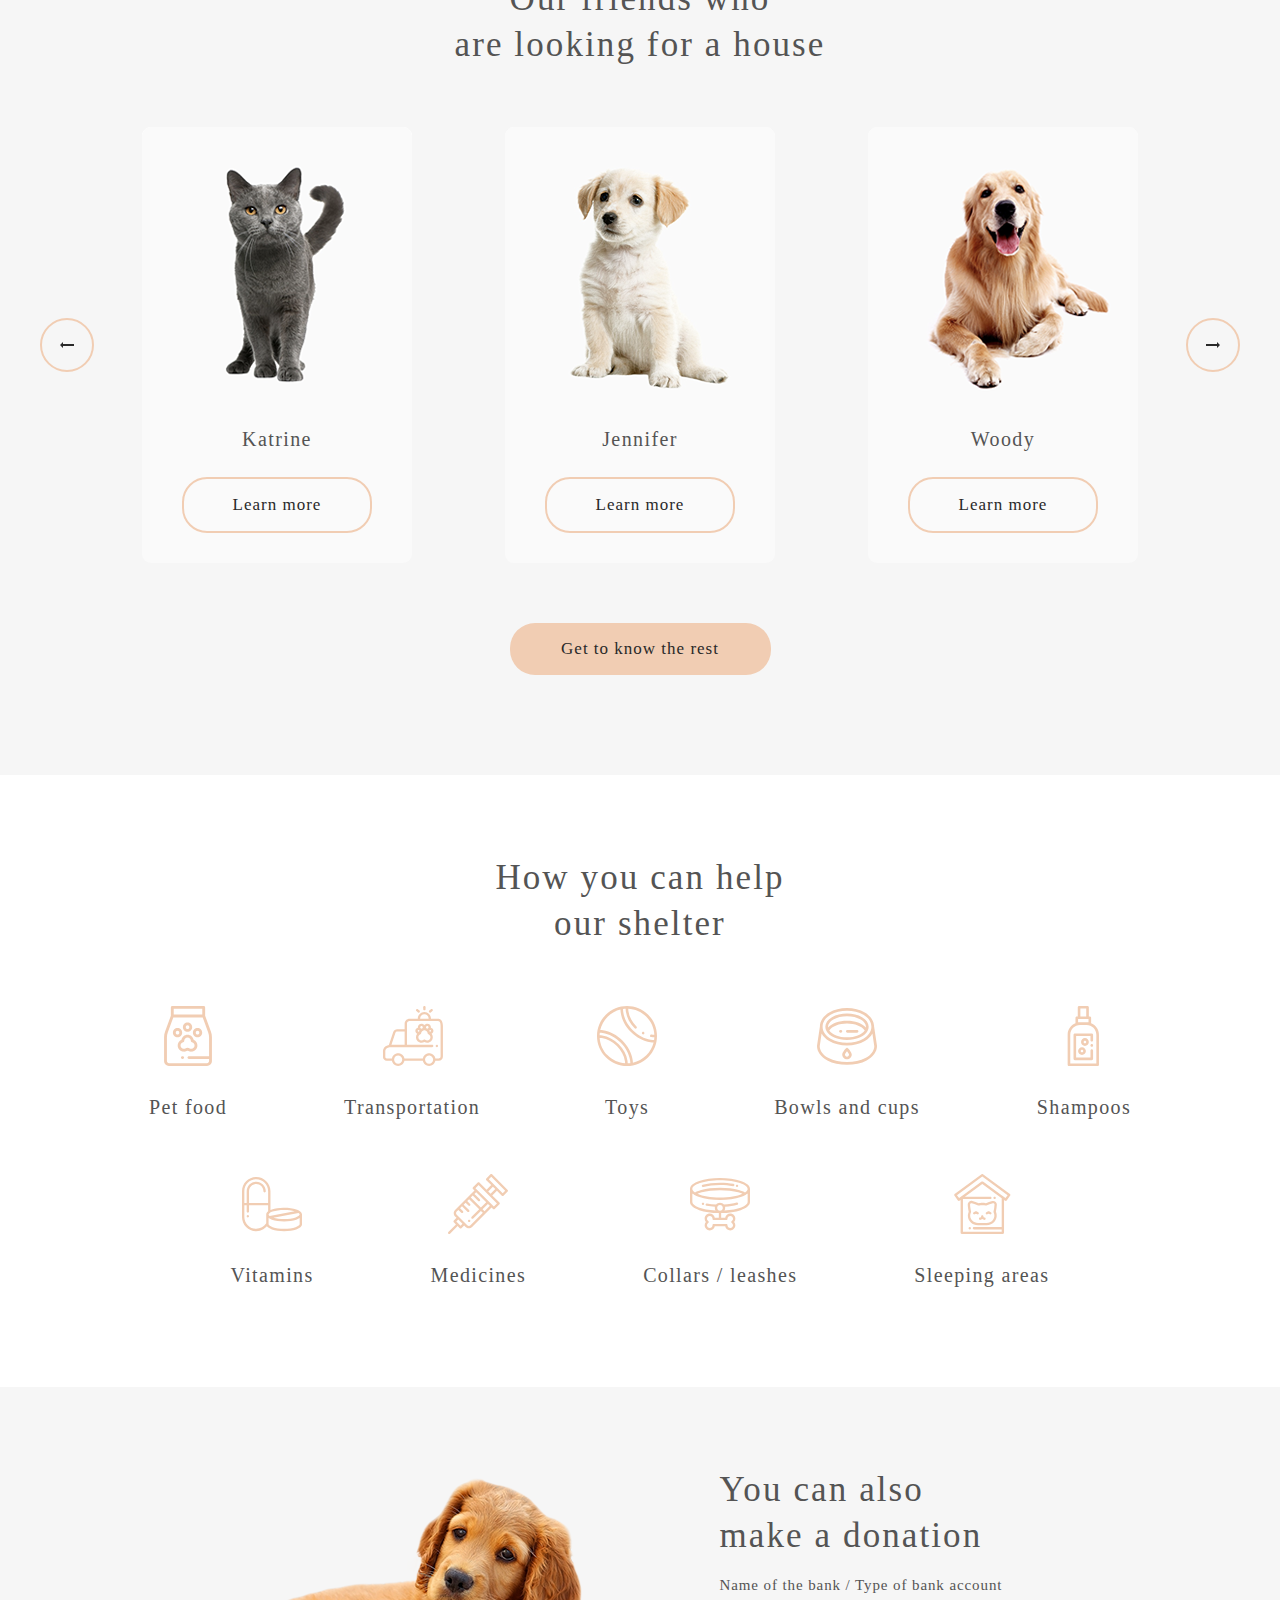
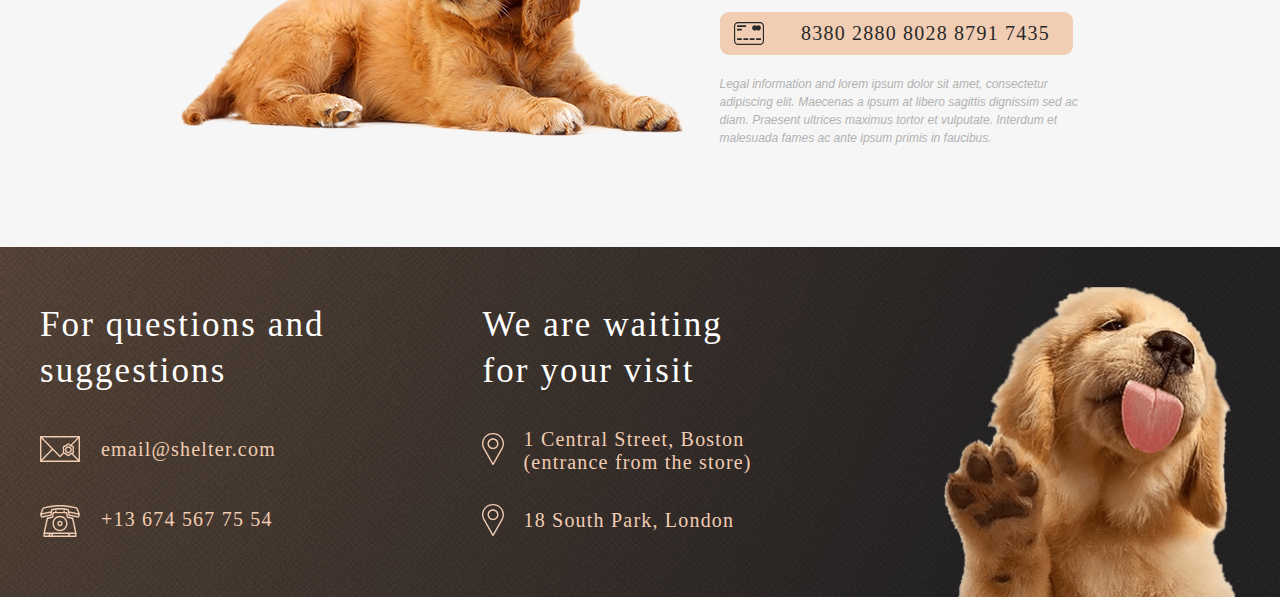
==== commit 73c12626: "feat: add adaptive for footer" ====
--- a/shelter/index.html
+++ b/shelter/index.html
@@ -176,7 +176,7 @@
                <a class="footer__link" href="https://goo.gl/maps/nbANHukGntMcxEjw6" target="blank">18 South Park,
                   London</a>
             </div>
-            <img class="footer__img" src="assets/images/footer-puppy.png" alt="Footer puppy" class="footer__img">
+            <img class="footer__img" src="assets/images/footer-puppy.png" alt="Footer puppy">
          </div>
       </footer>
    </div>
--- a/shelter/css/style.css
+++ b/shelter/css/style.css
@@ -450,20 +450,37 @@
   padding: 0 40px;
   max-width: 1200px;
 }
+@media screen and (max-width: 1197px) {
+  .container {
+    padding: 0 30px;
+  }
+}
+@media screen and (max-width: 767px) {
+  .container {
+    padding: 0 10px;
+  }
+}
 
 .header {
   width: 100%;
   padding: 60px 0 0 0;
-  background: url("../assets/images/start-screen-gradient-background.png");
-  background-size: cover;
-  background-repeat: no-repeat;
-  background-position: center 0;
+  background: url("/assets/images/noise_trans.png"), radial-gradient(100% 213.42% at 0% 80%, #5B483A 0%, #262425 100%);
 }
 .header .container {
   display: flex;
   flex-flow: row wrap;
   align-items: center;
   justify-content: space-between;
+}
+@media screen and (max-width: 1197px) {
+  .header {
+    padding-top: 30px;
+  }
+}
+@media screen and (max-width: 767px) {
+  .header {
+    padding-top: 30px;
+  }
 }
 
 .main {
@@ -498,6 +515,12 @@
   letter-spacing: 1.4px;
 }
 
+@media screen and (max-width: 767px) {
+  .header__navigation {
+    display: none;
+  }
+}
+
 .navigation {
   display: flex;
   flex-flow: row nowrap;
@@ -533,10 +556,7 @@
 
 .start {
   padding-top: 60px;
-  background: url("../assets/images/start-screen-gradient-background.png");
-  background-size: cover;
-  background-repeat: no-repeat;
-  background-position: center -120px;
+  background: url("/assets/images/noise_trans.png") repeat, radial-gradient(100% 215.42% at 0% 0%, #5B483A 0%, #262425 100%);
 }
 .start .container {
   display: flex;
@@ -544,9 +564,38 @@
   align-items: center;
   justify-content: space-between;
 }
+@media screen and (max-width: 1197px) {
+  .start {
+    padding-top: 60px;
+  }
+  .start .container {
+    flex-direction: column;
+    justify-content: center;
+  }
+}
+@media screen and (max-width: 767px) {
+  .start {
+    padding-top: 60px;
+  }
+}
 
 .start__content {
-  padding: 163px 0 243px 0;
+  display: flex;
+  flex-direction: column;
+  justify-content: center;
+  padding-bottom: 80px;
+}
+@media screen and (max-width: 1197px) {
+  .start__content {
+    padding-bottom: 100px;
+  }
+}
+@media screen and (max-width: 767px) {
+  .start__content {
+    padding-bottom: 105px;
+    align-items: center;
+    text-align: center;
+  }
 }
 
 .start__title {
@@ -556,8 +605,15 @@
   font-size: 44px;
   color: #FFFFFF;
   max-width: 310px;
-  margin: 0 0 41px 0;
+  margin: 0 0 25px 0;
   line-height: 130%;
+}
+@media screen and (max-width: 767px) {
+  .start__title {
+    max-width: 80%;
+    font-size: 25px;
+    letter-spacing: 0.06em;
+  }
 }
 
 .start__text {
@@ -570,9 +626,35 @@
   margin-bottom: 42px;
   line-height: 160%;
 }
+@media screen and (max-width: 1197px) {
+  .start__text {
+    margin-bottom: 44px;
+  }
+}
+
+.start__button {
+  width: 1000px;
+}
+@media screen and (max-width: 1197px) {
+  .start__button {
+    align-self: center;
+  }
+}
 
 .start__img {
   max-width: 698px;
+}
+@media screen and (max-width: 1197px) {
+  .start__img {
+    align-self: flex-end;
+    max-width: 569px;
+  }
+}
+@media screen and (max-width: 767px) {
+  .start__img {
+    align-self: flex-end;
+    max-width: 260px;
+  }
 }
 
 .button-with-bg {
@@ -633,29 +715,58 @@
   font-size: 35px;
   color: #545454;
 }
+@media screen and (max-width: 767px) {
+  .title {
+    font-size: 25px;
+    letter-spacing: 0.06em;
+    text-align: center;
+    line-height: 129%;
+  }
+}
 
 .about {
+  padding: 80px 0 100px;
   background-color: #FFFFFF;
 }
 .about .container {
   display: flex;
   flex-flow: row-reverse nowrap;
   align-items: center;
-  justify-content: space-between;
+  justify-content: center;
+}
+@media screen and (max-width: 1197px) {
+  .about .container {
+    flex-direction: column;
+    align-items: center;
+  }
+}
+@media screen and (max-width: 767px) {
+  .about {
+    padding: 42px 0;
+  }
+  .about .container {
+    flex-direction: column;
+    align-items: center;
+  }
 }
 
 .about__content {
   max-width: 430px;
-  margin: 94px 175px 114px 0;
+  margin: 0;
 }
 
 .about__title {
+  margin: 0 0 24px 0;
+  max-width: 370px;
+}
+@media screen and (max-width: 767px) {
+  .about__title {
+    padding: 0 15px;
+  }
+}
+
+.about__text {
   margin: 0 0 25px 0;
-  max-width: 370px;
-}
-
-.about__text {
-  margin: 0;
   font-family: Arial;
   font-style: normal;
   font-weight: 400;
@@ -663,12 +774,36 @@
   color: #4C4C4C;
   line-height: 160%;
 }
-.about__text:first-of-type {
-  margin-bottom: 25px;
+.about__text:last-of-type {
+  margin-bottom: 0px;
+}
+@media screen and (max-width: 767px) {
+  .about__text {
+    padding: 0 15px;
+    text-align: justify;
+    margin-bottom: 20px;
+  }
+}
+@media screen and (max-width: 767px) {
+  .about__text {
+    margin: 0 0 20px 0;
+  }
 }
 
 .about__img {
-  margin: 0 0 20px 175px;
+  padding-right: 120px;
+  margin: 0;
+}
+@media screen and (max-width: 1197px) {
+  .about__img {
+    padding: 78px 0 0 0;
+  }
+}
+@media screen and (max-width: 767px) {
+  .about__img {
+    max-width: 260px;
+    padding: 42px 0 0 0;
+  }
 }
 
 .pets {
@@ -680,7 +815,11 @@
   flex-flow: column nowrap;
   align-items: center;
   justify-content: space-between;
-  gap: 59px;
+}
+@media screen and (max-width: 767px) {
+  .pets {
+    padding: 42px 0;
+  }
 }
 
 .pets__title {
@@ -719,19 +858,53 @@
 }
 
 .slider {
+  width: 100%;
   display: flex;
   flex-flow: row wrap;
   align-items: center;
-  justify-content: center;
-  gap: 47px;
+  justify-content: space-between;
+}
+@media screen and (max-width: 1197px) {
+  .slider {
+    justify-content: space-between;
+  }
+}
+@media screen and (max-width: 767px) {
+  .slider {
+    padding-bottom: 41px;
+    flex-direction: row;
+    justify-content: center;
+    gap: 0px 77px;
+  }
 }
 
 .slider__content {
-  display: flex;
-  flex-flow: row wrap;
+  width: 83%;
+  padding: 60px 0 60px;
+  display: flex;
+  flex-flow: row nowrap;
   align-items: center;
   justify-content: space-between;
-  gap: 90px;
+}
+@media screen and (max-width: 1197px) {
+  .slider__content {
+    justify-content: space-around;
+    gap: 32px;
+  }
+  .slider__content > :nth-child(3) {
+    display: none;
+  }
+}
+@media screen and (max-width: 767px) {
+  .slider__content {
+    width: 100%;
+    justify-content: space-around;
+    align-items: center;
+    padding: 42px 0 18px;
+  }
+  .slider__content > :nth-child(2) {
+    display: none;
+  }
 }
 
 .slider__left {
@@ -750,6 +923,11 @@
   border: 2px solid #FDDCC4;
   cursor: pointer;
 }
+@media screen and (max-width: 767px) {
+  .slider__left {
+    order: 2;
+  }
+}
 
 .slider__right {
   display: flex;
@@ -767,6 +945,11 @@
   border: 2px solid #FDDCC4;
   cursor: pointer;
 }
+@media screen and (max-width: 767px) {
+  .slider__right {
+    order: 3;
+  }
+}
 
 .slider__control {
   display: flex;
@@ -811,6 +994,11 @@
   background-color: #FDDCC4;
   border: 2px solid #FDDCC4;
 }
+@media screen and (max-width: 767px) {
+  .pet-card {
+    order: 1;
+  }
+}
 
 .pet-card__button {
   margin-bottom: 30px;
@@ -837,22 +1025,66 @@
   justify-content: space-between;
   gap: 25px;
 }
+@media screen and (max-width: 1197px) {
+  .help {
+    padding: 45px 39px 100px;
+  }
+}
+@media screen and (max-width: 767px) {
+  .help {
+    padding: 42px 5px;
+  }
+}
 
 .help__content {
-  max-width: 1026px;
+  width: 1026px;
   display: flex;
   flex-flow: row wrap;
   align-items: center;
   justify-content: center;
   gap: 55px 117px;
 }
+@media screen and (max-width: 1197px) {
+  .help__content {
+    width: 100%;
+    justify-content: space-around;
+    gap: 55px 60px;
+  }
+}
+@media screen and (max-width: 767px) {
+  .help__content {
+    padding-top: 16px;
+    gap: 30px;
+    justify-content: space-between;
+  }
+}
 
 .help__item {
+  width: max-content;
   display: flex;
   flex-flow: column nowrap;
   align-items: center;
   justify-content: space-between;
   gap: 30px;
+}
+@media screen and (max-width: 1197px) {
+  .help__item {
+    flex-basis: 25%;
+    min-width: 170px;
+  }
+}
+@media screen and (max-width: 767px) {
+  .help__item {
+    flex-basis: 35%;
+    min-width: 130px;
+    gap: 20px;
+  }
+}
+
+@media screen and (max-width: 767px) {
+  .help__icon {
+    width: 50px;
+  }
 }
 
 .help__subtitle {
@@ -863,11 +1095,21 @@
   color: #545454;
   letter-spacing: 0.068em;
 }
+@media screen and (max-width: 767px) {
+  .help__subtitle {
+    font-size: 15px;
+  }
+}
 
 .help__title {
   max-width: 310px;
   text-align: center;
 }
+@media screen and (max-width: 767px) {
+  .help__title {
+    margin: 0;
+  }
+}
 
 .donation {
   padding: 80px 0 100px;
@@ -879,6 +1121,16 @@
   align-items: center;
   justify-content: center;
   gap: 34px;
+}
+@media screen and (max-width: 1197px) {
+  .donation .container {
+    flex-direction: column;
+  }
+}
+@media screen and (max-width: 767px) {
+  .donation {
+    padding: 42px 0;
+  }
 }
 
 .donation__button {
@@ -898,9 +1150,27 @@
   left: 14px;
   top: 10px;
 }
+@media screen and (max-width: 767px) {
+  .donation__button {
+    box-sizing: border-box;
+    padding: 0 15px 0 15px;
+    width: 281px;
+    font-size: 15px;
+    letter-spacing: 1px;
+  }
+}
 
 .donation__content {
   max-width: 380px;
+}
+@media screen and (max-width: 767px) {
+  .donation__content {
+    display: flex;
+    flex-flow: column nowrap;
+    align-items: center;
+    justify-content: space-between;
+    padding: 0 10px;
+  }
 }
 
 .donation__description {
@@ -913,6 +1183,11 @@
   color: #B2B2B2;
   line-height: 150%;
 }
+@media screen and (max-width: 767px) {
+  .donation__description {
+    text-align: justify;
+  }
+}
 
 .donation__text {
   display: block;
@@ -924,9 +1199,35 @@
   color: #545454;
   letter-spacing: 0.06em;
 }
+@media screen and (max-width: 767px) {
+  .donation__text {
+    width: 100%;
+    margin-top: 22px;
+    margin-bottom: 8px;
+    text-align: center;
+    letter-spacing: 0;
+  }
+}
 
 .donation__title {
   margin: 0;
+}
+@media screen and (max-width: 767px) {
+  .donation__title {
+    font-size: 25px;
+  }
+}
+
+@media screen and (max-width: 1197px) {
+  .donation__img {
+    padding-top: 27px;
+  }
+}
+@media screen and (max-width: 767px) {
+  .donation__img {
+    max-width: 260px;
+    padding-top: 7px;
+  }
 }
 
 .footer {
@@ -942,6 +1243,21 @@
   justify-content: flex-start;
   gap: 160px;
 }
+@media screen and (max-width: 1197px) {
+  .footer {
+    padding: 30px 0 0 0;
+  }
+  .footer .container {
+    justify-content: center;
+    flex-wrap: wrap;
+    gap: 68px 57px;
+  }
+}
+@media screen and (max-width: 767px) {
+  .footer .container {
+    gap: 46px 0;
+  }
+}
 
 .footer__content {
   display: flex;
@@ -949,9 +1265,18 @@
   align-items: flex-start;
   justify-content: space-between;
   gap: 35px;
+  flex-basis: 42%;
 }
 .footer__content:nth-child(2) {
   margin-left: -15px;
+}
+@media screen and (max-width: 767px) {
+  .footer__content {
+    flex-basis: 98%;
+  }
+  .footer__content:nth-child(2) {
+    margin-left: 0;
+  }
 }
 
 .footer__email {
@@ -972,6 +1297,11 @@
   left: 0;
   top: -5px;
 }
+@media screen and (max-width: 767px) {
+  .footer__email {
+    margin: 10px 0 0 20px;
+  }
+}
 
 .footer__link {
   position: relative;
@@ -993,6 +1323,14 @@
 .footer__link:last-child::before {
   top: -5px;
 }
+@media screen and (max-width: 767px) {
+  .footer__link {
+    margin-top: 2px;
+  }
+  .footer__link:last-child {
+    margin-top: 8px;
+  }
+}
 
 .footer__title {
   margin: 15px 0 0 0;
@@ -1000,7 +1338,11 @@
   line-height: 130%;
   letter-spacing: 0.06em;
 }
-
+@media screen and (max-width: 1197px) {
+  .footer__title {
+    margin: 0;
+  }
+}
 .footer__tel {
   position: relative;
   margin-top: 12px;
@@ -1019,5 +1361,16 @@
   left: 0;
   top: -3px;
 }
+@media screen and (max-width: 767px) {
+  .footer__tel {
+    margin: 12px 0 0 25px;
+  }
+}
+
+@media screen and (max-width: 767px) {
+  .footer__img {
+    max-width: 260px;
+  }
+}
 
 /*# sourceMappingURL=style.css.map */
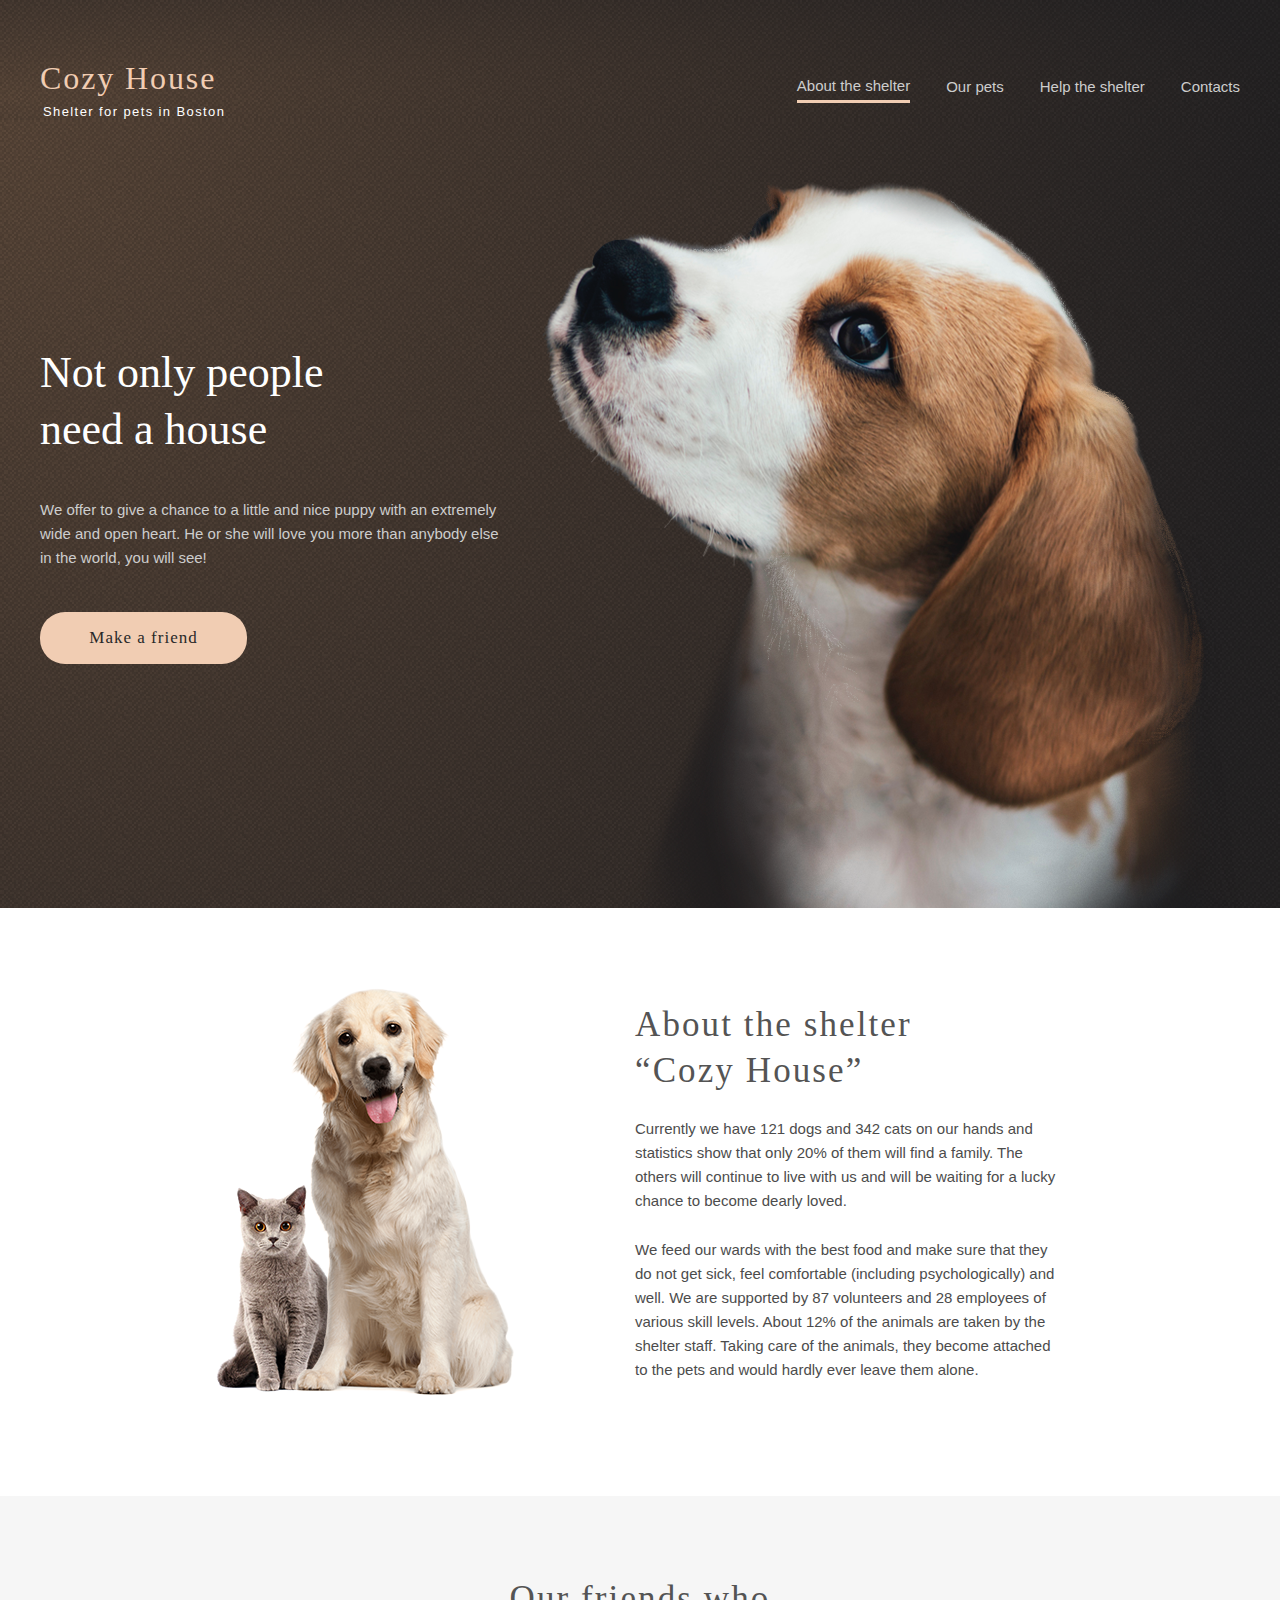
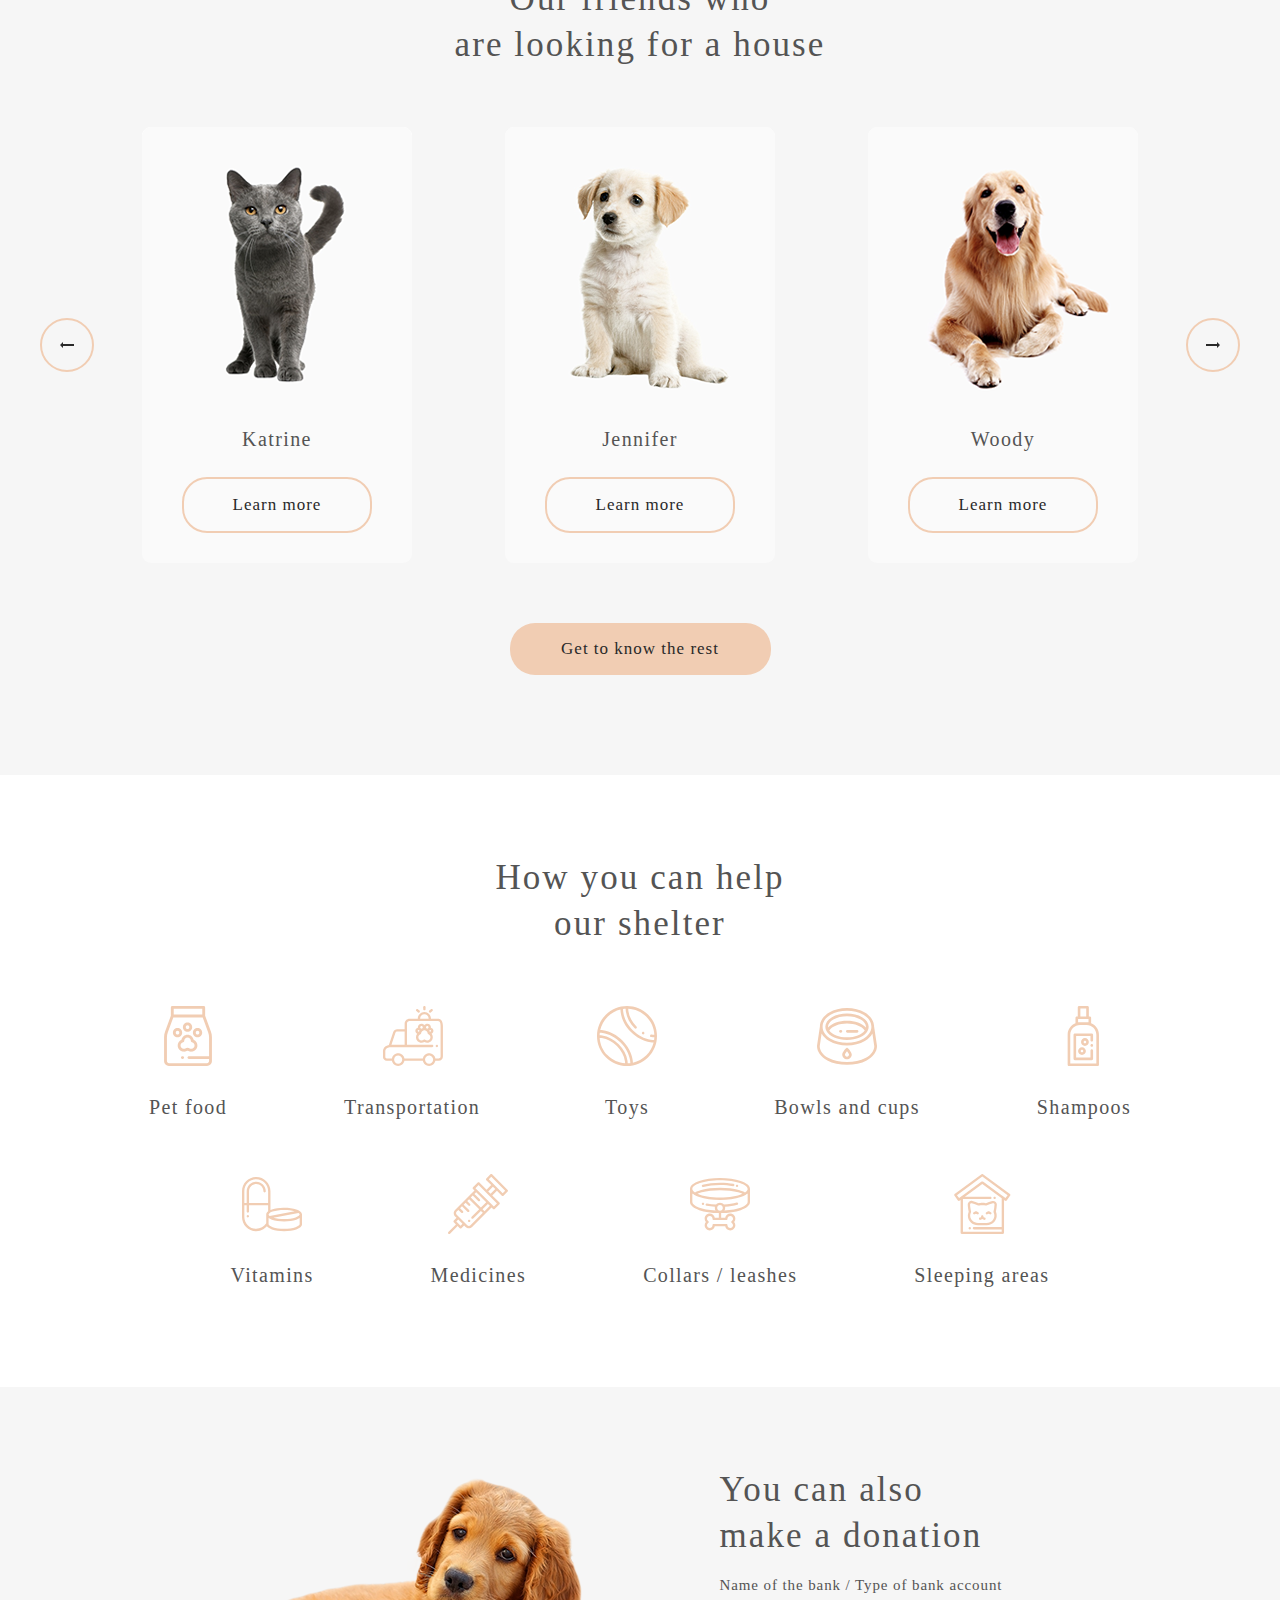
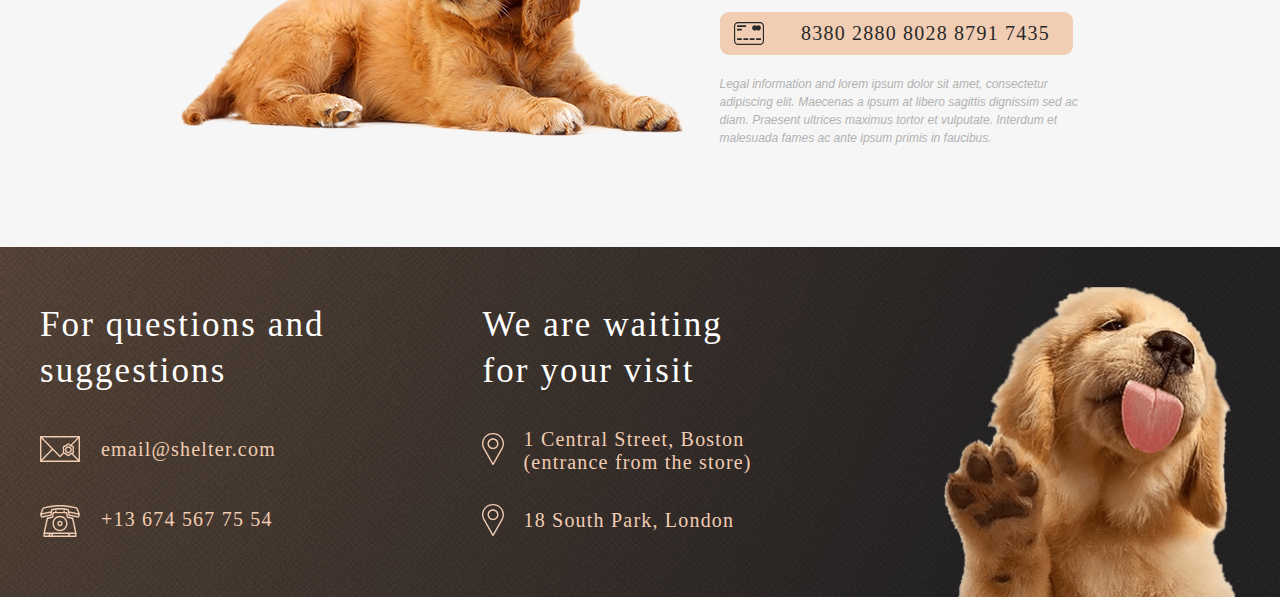
==== commit eb6c951a: "feat: create and add burger menu" ====
--- a/shelter/index.html
+++ b/shelter/index.html
@@ -20,13 +20,16 @@
                   <p class="header__subtitle">Shelter for pets in Boston</p>
                </a>
             </div>
-            <div class="header__navigation">
+            <nav class="header__navigation">
                <ul class="navigation">
                   <li class="navigation__item"><a class="navigation__link" href="#header">About the shelter</a></li>
                   <li class="navigation__item"><a class="navigation__link" href="pages/pets.html">Our pets</a></li>
                   <li class="navigation__item"><a class="navigation__link" href="#help">Help the shelter</a></li>
                   <li class="navigation__item"><a class="navigation__link" href="#footer">Contacts</a></li>
                </ul>
+            </nav>
+            <div class="burger">
+               <div class="burger__line"></div>
             </div>
          </div>
       </header>
@@ -180,6 +183,7 @@
          </div>
       </footer>
    </div>
+   <script src="js/index.js"></script>
 </body>
 
 </html>--- a/shelter/css/style.css
+++ b/shelter/css/style.css
@@ -437,6 +437,10 @@
   color: #000000;
 }
 
+.body--no-scroll {
+  overflow: hidden;
+}
+
 .wrapper {
   height: 100vh;
   display: flex;
@@ -450,7 +454,7 @@
   padding: 0 40px;
   max-width: 1200px;
 }
-@media screen and (max-width: 1197px) {
+@media screen and (max-width: 1279px) {
   .container {
     padding: 0 30px;
   }
@@ -464,7 +468,8 @@
 .header {
   width: 100%;
   padding: 60px 0 0 0;
-  background: url("/assets/images/noise_trans.png"), radial-gradient(100% 213.42% at 0% 80%, #5B483A 0%, #262425 100%);
+  background: url("../assets/images/noise_trans.png"), radial-gradient(100% 213.42% at 0% 80%, #5B483A 0%, #262425 100%);
+  z-index: 100;
 }
 .header .container {
   display: flex;
@@ -472,7 +477,7 @@
   align-items: center;
   justify-content: space-between;
 }
-@media screen and (max-width: 1197px) {
+@media screen and (max-width: 1279px) {
   .header {
     padding-top: 30px;
   }
@@ -480,6 +485,11 @@
 @media screen and (max-width: 767px) {
   .header {
     padding-top: 30px;
+  }
+  .header .container {
+    align-items: center;
+    padding-right: 53px;
+    min-height: 60px;
   }
 }
 
@@ -503,6 +513,15 @@
 
 .header__logo {
   margin: 0;
+  transition: all 0.7s;
+}
+
+.header__logo--open {
+  display: block;
+  position: fixed;
+  right: 125px;
+  top: 30px;
+  z-index: 2;
 }
 
 .header__subtitle {
@@ -517,8 +536,18 @@
 
 @media screen and (max-width: 767px) {
   .header__navigation {
-    display: none;
-  }
+    position: fixed;
+    top: 0;
+    left: 1000px;
+    width: 100%;
+    height: 100%;
+    background-color: rgba(0, 0, 0, 0.6);
+    transition: all 0.2s ease 0s;
+  }
+}
+
+.header__navigation--open {
+  left: 0;
 }
 
 .navigation {
@@ -527,6 +556,28 @@
   align-items: center;
   justify-content: space-between;
   list-style: none;
+}
+@media screen and (max-width: 767px) {
+  .navigation {
+    position: fixed;
+    right: -1000px;
+    top: 0;
+    margin: 0;
+    padding: 248px 38px;
+    display: flex;
+    flex-flow: column nowrap;
+    align-items: center;
+    justify-content: flex-start;
+    gap: 40px;
+    width: 244px;
+    height: 100%;
+    background-color: #292929;
+    transition: all 0.7s;
+  }
+}
+
+.navigation--open {
+  right: 0;
 }
 
 .navigation__item {
@@ -544,6 +595,12 @@
   color: #FAFAFA;
   border-bottom: 3px solid #F1CDB3;
 }
+@media screen and (max-width: 767px) {
+  .navigation__item {
+    margin: 0;
+    padding: 0;
+  }
+}
 
 .navigation__link {
   font-family: Arial, sans-serif;
@@ -553,10 +610,63 @@
   color: #CDCDCD;
   text-decoration: none;
 }
+@media screen and (max-width: 767px) {
+  .navigation__link {
+    font-size: 32px;
+    line-height: 160%;
+  }
+}
+
+.burger {
+  position: relative;
+  display: none;
+  width: 30px;
+  height: 22px;
+  transition: all 0.7s;
+}
+@media screen and (max-width: 767px) {
+  .burger {
+    display: block;
+  }
+}
+
+.burger--open {
+  position: fixed;
+  top: 49px;
+  right: 54px;
+  transform: rotate(-90deg);
+}
+
+.burger__line {
+  position: absolute;
+  top: 10px;
+  width: 30px;
+  height: 2px;
+  background-color: #F1CDB3;
+}
+.burger__line::before {
+  content: "";
+  position: absolute;
+  top: -10px;
+  display: block;
+  width: 30px;
+  height: 2px;
+  background-color: #F1CDB3;
+}
+.burger__line::after {
+  content: "";
+  position: absolute;
+  top: 10px;
+  left: 0px;
+  display: block;
+  width: 30px;
+  height: 2px;
+  background-color: #F1CDB3;
+}
 
 .start {
   padding-top: 60px;
-  background: url("/assets/images/noise_trans.png") repeat, radial-gradient(100% 215.42% at 0% 0%, #5B483A 0%, #262425 100%);
+  background: url("../assets/images/noise_trans.png") repeat, radial-gradient(100% 215.42% at 0% 0%, #5B483A 0%, #262425 100%);
 }
 .start .container {
   display: flex;
@@ -564,7 +674,7 @@
   align-items: center;
   justify-content: space-between;
 }
-@media screen and (max-width: 1197px) {
+@media screen and (max-width: 1279px) {
   .start {
     padding-top: 60px;
   }
@@ -585,7 +695,7 @@
   justify-content: center;
   padding-bottom: 80px;
 }
-@media screen and (max-width: 1197px) {
+@media screen and (max-width: 1279px) {
   .start__content {
     padding-bottom: 100px;
   }
@@ -626,7 +736,7 @@
   margin-bottom: 42px;
   line-height: 160%;
 }
-@media screen and (max-width: 1197px) {
+@media screen and (max-width: 1279px) {
   .start__text {
     margin-bottom: 44px;
   }
@@ -635,7 +745,7 @@
 .start__button {
   width: 1000px;
 }
-@media screen and (max-width: 1197px) {
+@media screen and (max-width: 1279px) {
   .start__button {
     align-self: center;
   }
@@ -644,7 +754,7 @@
 .start__img {
   max-width: 698px;
 }
-@media screen and (max-width: 1197px) {
+@media screen and (max-width: 1279px) {
   .start__img {
     align-self: flex-end;
     max-width: 569px;
@@ -734,7 +844,7 @@
   align-items: center;
   justify-content: center;
 }
-@media screen and (max-width: 1197px) {
+@media screen and (max-width: 1279px) {
   .about .container {
     flex-direction: column;
     align-items: center;
@@ -794,7 +904,7 @@
   padding-right: 120px;
   margin: 0;
 }
-@media screen and (max-width: 1197px) {
+@media screen and (max-width: 1279px) {
   .about__img {
     padding: 78px 0 0 0;
   }
@@ -864,11 +974,6 @@
   align-items: center;
   justify-content: space-between;
 }
-@media screen and (max-width: 1197px) {
-  .slider {
-    justify-content: space-between;
-  }
-}
 @media screen and (max-width: 767px) {
   .slider {
     padding-bottom: 41px;
@@ -886,7 +991,7 @@
   align-items: center;
   justify-content: space-between;
 }
-@media screen and (max-width: 1197px) {
+@media screen and (max-width: 1279px) {
   .slider__content {
     justify-content: space-around;
     gap: 32px;
@@ -958,6 +1063,11 @@
   justify-content: space-between;
   gap: 18px;
 }
+@media screen and (max-width: 767px) {
+  .slider__control {
+    gap: 8px;
+  }
+}
 
 .slider__move {
   display: flex;
@@ -977,6 +1087,7 @@
 }
 
 .pet-card {
+  width: 270px;
   display: flex;
   flex-flow: column;
   align-items: center;
@@ -1025,7 +1136,7 @@
   justify-content: space-between;
   gap: 25px;
 }
-@media screen and (max-width: 1197px) {
+@media screen and (max-width: 1279px) {
   .help {
     padding: 45px 39px 100px;
   }
@@ -1044,7 +1155,7 @@
   justify-content: center;
   gap: 55px 117px;
 }
-@media screen and (max-width: 1197px) {
+@media screen and (max-width: 1279px) {
   .help__content {
     width: 100%;
     justify-content: space-around;
@@ -1053,6 +1164,7 @@
 }
 @media screen and (max-width: 767px) {
   .help__content {
+    max-width: 350px;
     padding-top: 16px;
     gap: 30px;
     justify-content: space-between;
@@ -1067,7 +1179,7 @@
   justify-content: space-between;
   gap: 30px;
 }
-@media screen and (max-width: 1197px) {
+@media screen and (max-width: 1279px) {
   .help__item {
     flex-basis: 25%;
     min-width: 170px;
@@ -1122,7 +1234,7 @@
   justify-content: center;
   gap: 34px;
 }
-@media screen and (max-width: 1197px) {
+@media screen and (max-width: 1279px) {
   .donation .container {
     flex-direction: column;
   }
@@ -1218,7 +1330,7 @@
   }
 }
 
-@media screen and (max-width: 1197px) {
+@media screen and (max-width: 1279px) {
   .donation__img {
     padding-top: 27px;
   }
@@ -1243,7 +1355,7 @@
   justify-content: flex-start;
   gap: 160px;
 }
-@media screen and (max-width: 1197px) {
+@media screen and (max-width: 1279px) {
   .footer {
     padding: 30px 0 0 0;
   }
@@ -1272,6 +1384,7 @@
 }
 @media screen and (max-width: 767px) {
   .footer__content {
+    align-items: center;
     flex-basis: 98%;
   }
   .footer__content:nth-child(2) {
@@ -1297,12 +1410,6 @@
   left: 0;
   top: -5px;
 }
-@media screen and (max-width: 767px) {
-  .footer__email {
-    margin: 10px 0 0 20px;
-  }
-}
-
 .footer__link {
   position: relative;
   padding-left: 41px;
@@ -1325,10 +1432,12 @@
 }
 @media screen and (max-width: 767px) {
   .footer__link {
+    width: 253px;
     margin-top: 2px;
   }
   .footer__link:last-child {
-    margin-top: 8px;
+    margin-top: 10px;
+    margin-left: -5px;
   }
 }
 
@@ -1338,7 +1447,7 @@
   line-height: 130%;
   letter-spacing: 0.06em;
 }
-@media screen and (max-width: 1197px) {
+@media screen and (max-width: 1279px) {
   .footer__title {
     margin: 0;
   }
@@ -1362,12 +1471,6 @@
   top: -3px;
 }
 @media screen and (max-width: 767px) {
-  .footer__tel {
-    margin: 12px 0 0 25px;
-  }
-}
-
-@media screen and (max-width: 767px) {
   .footer__img {
     max-width: 260px;
   }
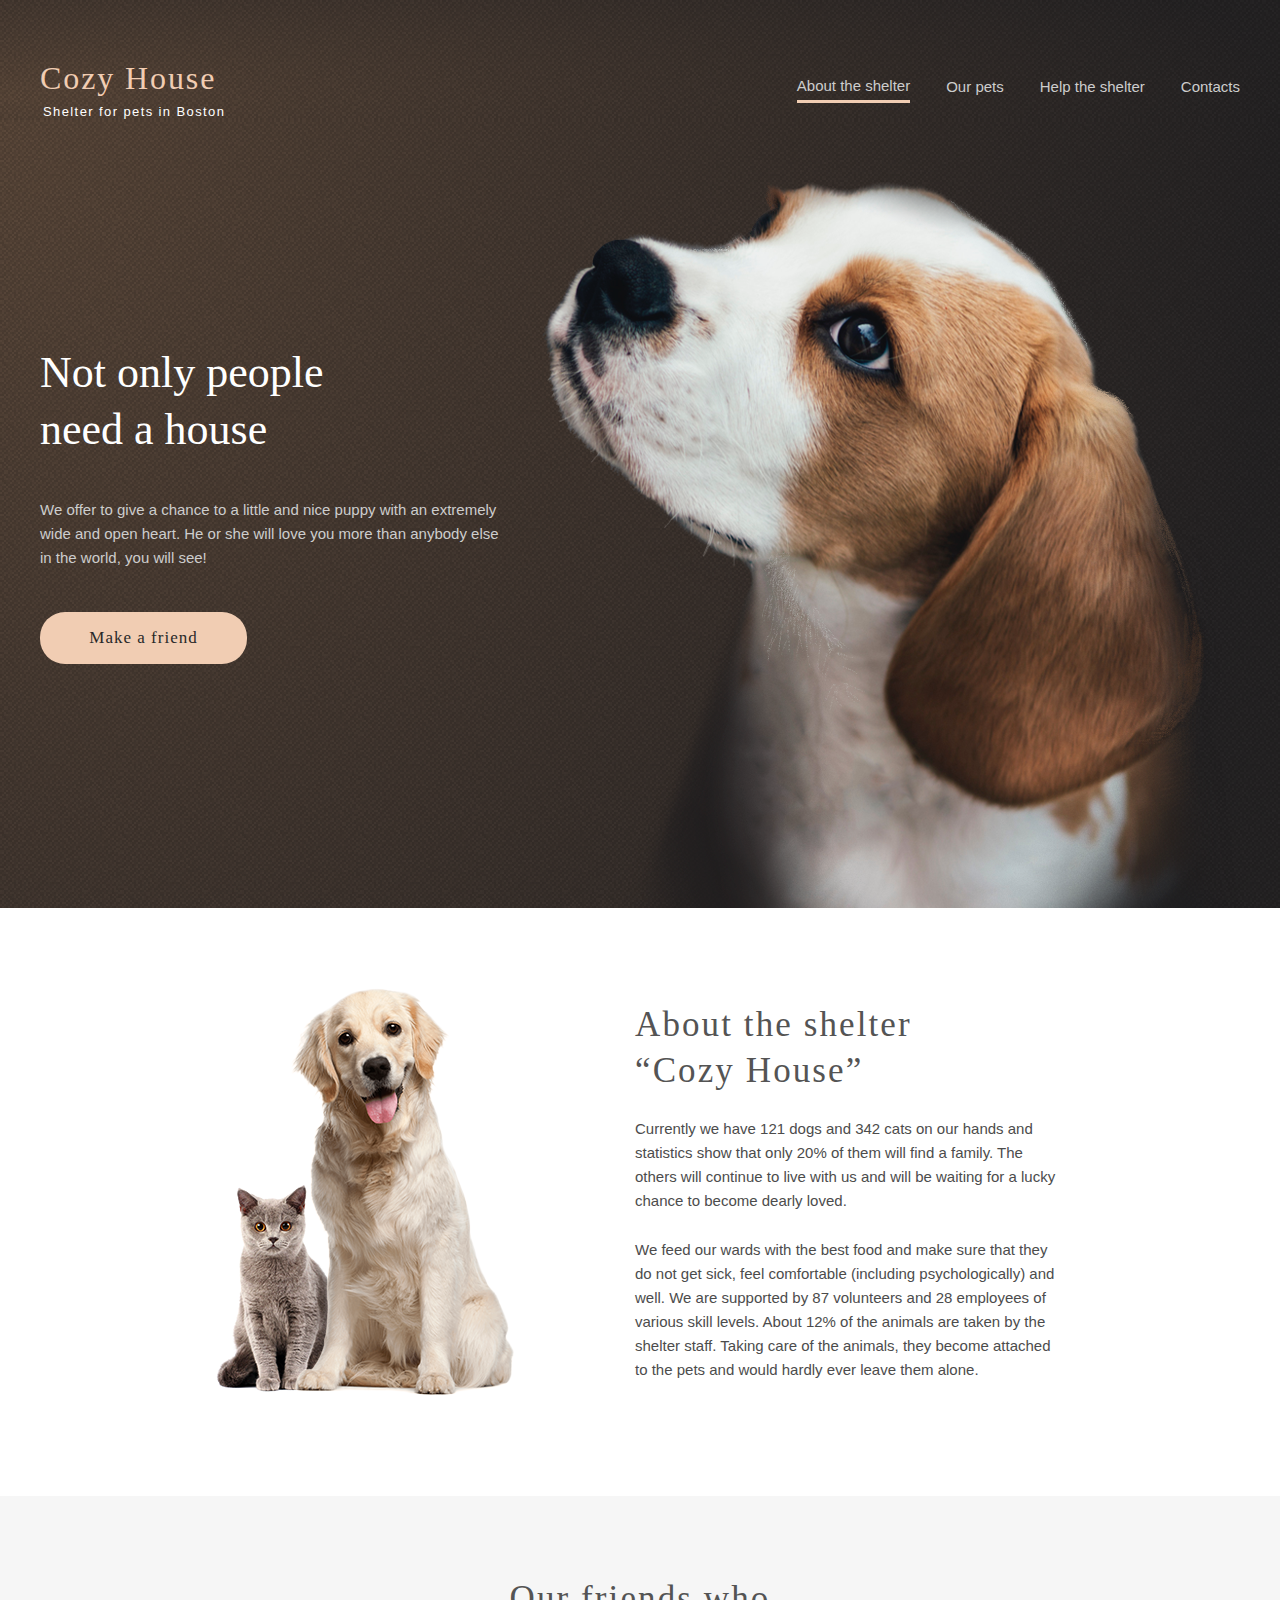
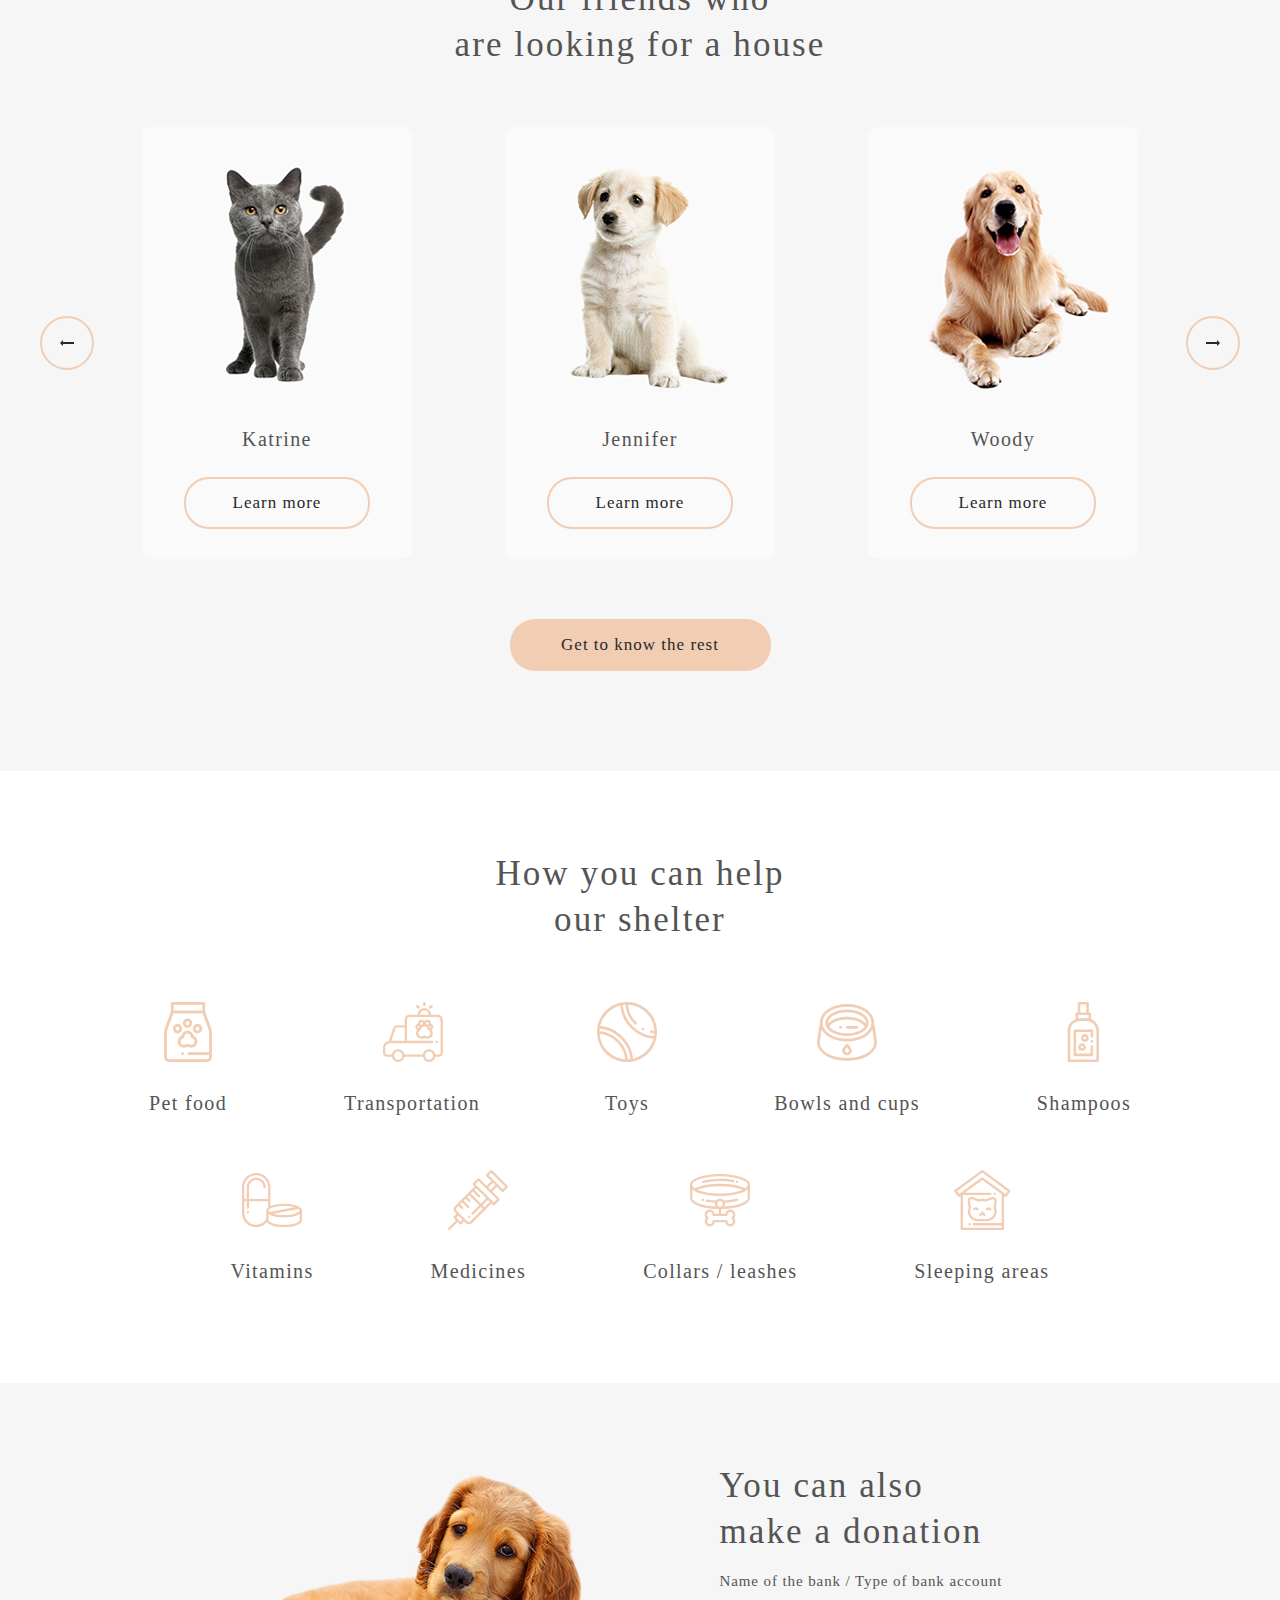
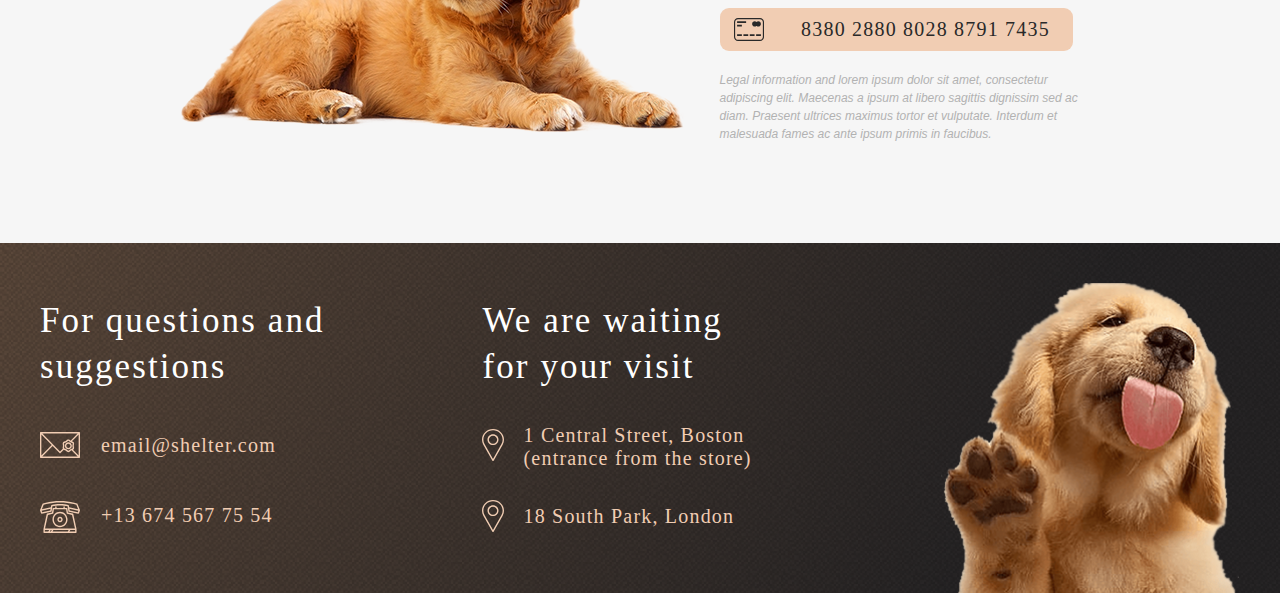
==== commit 4829f365: "feat: create popup in main and pets page" ====
--- a/shelter/index.html
+++ b/shelter/index.html
@@ -67,6 +67,24 @@
             </div>
          </section>
          <section class="pets" id="pets">
+            <div class="popup">
+               <div class="popup__overlay"></div>
+               <div class="popup__window">
+                  <img class="popup__img" src="" alt="Pet">
+                  <div class="popup__text-content">
+                     <h3 class="popup__title"></h3>
+                     <h4 class="popup__subtitle"></h4>
+                     <p class="popup__description"></p>
+                     <ul class="popup__feature">
+                        <li class="popup__age"></li>
+                        <li class="popup__inoculations"></li>
+                        <li class="popup__diseases"></li>
+                        <li class="popup__parasites"></li>
+                     </ul>
+                  </div>
+                  <div class="popup__close"></div>
+               </div>
+            </div>
             <div class="container">
                <h3 class="pets__title title">
                   Our friends who <br>
@@ -78,19 +96,19 @@
                   </div>
                   <div class="slider__content">
                      <div class="pet-card">
-                        <img class="pet-card__img" src="assets/images/pets-katrine.png" alt="Katrine">
+                        <img class="pet-card__img" src="assets/images/katrine.png" alt="Katrine">
                         <span class="pet-card__subtitle">Katrine</span>
-                        <a class="pet-card__button button-wihtout-bg" href="#">Learn more</a>
+                        <button class="pet-card__button button-wihtout-bg">Learn more</button>
                      </div>
                      <div class="pet-card">
-                        <img class="pet-card__img" src="assets/images/pets-jennifer.png" alt="Jennifer">
+                        <img class="pet-card__img" src="assets/images/jennifer.png" alt="Jennifer">
                         <span class="pet-card__subtitle">Jennifer</span>
-                        <a class="pet-card__button button-wihtout-bg" href="#">Learn more</a>
+                        <button class="pet-card__button button-wihtout-bg">Learn more</button>
                      </div>
                      <div class="pet-card">
-                        <img class="pet-card__img" src="assets/images/pets-woody.png" alt="Woody">
+                        <img class="pet-card__img" src="assets/images/woody.png" alt="Woody">
                         <span class="pet-card__subtitle">Woody</span>
-                        <a class="pet-card__button button-wihtout-bg" href="#">Learn more</a>
+                        <button class="pet-card__button button-wihtout-bg">Learn more</button>
                      </div>
                   </div>
                   <div class="slider__right">
@@ -183,7 +201,7 @@
          </div>
       </footer>
    </div>
-   <script src="js/index.js"></script>
+   <script type="module" src="js/index.js"></script>
 </body>
 
 </html>--- a/shelter/css/style.css
+++ b/shelter/css/style.css
@@ -1476,4 +1476,255 @@
   }
 }
 
+.popup {
+  position: fixed;
+  left: 0;
+  top: 0;
+  display: none;
+  align-items: center;
+  justify-content: center;
+  width: 100%;
+  height: 100%;
+  z-index: 100;
+}
+
+.popup__window {
+  position: relative;
+  display: flex;
+  flex-flow: row nowrap;
+  align-items: flex-start;
+  justify-content: flex-start;
+  gap: 30px;
+  width: 900px;
+  height: 500px;
+  background-color: #FAFAFA;
+  box-shadow: 0px 2px 35px 14px rgba(13, 13, 13, 0.04);
+  border-radius: 9px;
+  z-index: 200;
+}
+@media screen and (max-width: 1279px) {
+  .popup__window {
+    width: 630px;
+    height: 350px;
+    gap: 10px;
+  }
+}
+@media screen and (max-width: 767px) {
+  .popup__window {
+    padding: 0 10px 10px 10px;
+    width: 240px;
+    min-height: 341px;
+  }
+}
+
+.popup__close {
+  position: absolute;
+  top: -52px;
+  right: -52px;
+  width: 52px;
+  height: 52px;
+  border: 2px solid #F1CDB3;
+  border-radius: 50%;
+  transition: all 0.7s;
+}
+.popup__close::after {
+  position: absolute;
+  top: 25px;
+  left: 19px;
+  content: "";
+  display: block;
+  width: 15px;
+  height: 3px;
+  background-color: #292929;
+  transform: rotate(45deg);
+}
+.popup__close::before {
+  position: absolute;
+  top: 25px;
+  left: 19px;
+  content: "";
+  display: block;
+  width: 15px;
+  height: 3px;
+  background-color: #292929;
+  transform: rotate(-45deg);
+}
+.popup__close:hover {
+  cursor: pointer;
+  background-color: #F1CDB3;
+}
+@media screen and (max-width: 767px) {
+  .popup__close {
+    top: -60px;
+    right: -25px;
+  }
+}
+
+.popup__description {
+  margin: 40px 0 0 0;
+  width: 350px;
+  font-family: Georgia;
+  font-style: normal;
+  font-weight: 400;
+  font-size: 15px;
+  color: #000000;
+  letter-spacing: 0.06em;
+}
+@media screen and (max-width: 1279px) {
+  .popup__description {
+    margin-top: 20px;
+    width: 261px;
+    font-size: 13px;
+    line-height: 110%;
+  }
+}
+@media screen and (max-width: 767px) {
+  .popup__description {
+    width: 245px;
+  }
+}
+
+.popup__feature {
+  margin: 40px 0 0 0;
+  padding: 0 0 0 15px;
+  display: flex;
+  flex-flow: column nowrap;
+  align-items: flex-start;
+  justify-content: flex-start;
+  gap: 10px;
+}
+.popup__feature > li {
+  position: relative;
+  letter-spacing: 0.06em;
+  list-style-type: none;
+}
+.popup__feature > li::before {
+  position: absolute;
+  top: 5px;
+  left: -15px;
+  content: "";
+  display: block;
+  width: 6px;
+  height: 6px;
+  border-radius: 50%;
+  background-color: #F1CDB3;
+}
+@media screen and (max-width: 1279px) {
+  .popup__feature {
+    margin-top: 20px;
+    gap: 5px;
+  }
+}
+@media screen and (max-width: 767px) {
+  .popup__feature {
+    align-self: flex-start;
+  }
+}
+
+.popup__img {
+  width: 500px;
+  height: 500px;
+  border-radius: 9px;
+}
+@media screen and (max-width: 1279px) {
+  .popup__img {
+    width: 350px;
+    height: 350px;
+  }
+}
+@media screen and (max-width: 767px) {
+  .popup__img {
+    display: none;
+  }
+}
+
+.popup__subtitle {
+  margin: 10px 0 0 0;
+  font-family: Georgia;
+  font-style: normal;
+  font-weight: 400;
+  font-size: 20px;
+  color: #000000;
+  letter-spacing: 0.06em;
+}
+
+.popup__text-content {
+  display: flex;
+  flex-flow: column nowrap;
+  align-items: flex-start;
+  justify-content: flex-start;
+}
+@media screen and (max-width: 767px) {
+  .popup__text-content {
+    align-items: center;
+  }
+}
+
+.popup__title {
+  margin: 55px 0 0 0;
+  font-family: Georgia;
+  font-style: normal;
+  font-weight: 400;
+  font-size: 35px;
+  color: #000000;
+  letter-spacing: 0.06em;
+}
+@media screen and (max-width: 1279px) {
+  .popup__title {
+    margin-top: 15px;
+  }
+}
+.popup__feature {
+  margin: 40px 0 0 0;
+  padding: 0 0 0 15px;
+  display: flex;
+  flex-flow: column nowrap;
+  align-items: flex-start;
+  justify-content: flex-start;
+  gap: 10px;
+}
+.popup__feature > li {
+  position: relative;
+  letter-spacing: 0.06em;
+  list-style-type: none;
+}
+.popup__feature > li::before {
+  position: absolute;
+  top: 5px;
+  left: -15px;
+  content: "";
+  display: block;
+  width: 6px;
+  height: 6px;
+  border-radius: 50%;
+  background-color: #F1CDB3;
+}
+@media screen and (max-width: 1279px) {
+  .popup__feature {
+    margin-top: 20px;
+    gap: 5px;
+  }
+}
+@media screen and (max-width: 767px) {
+  .popup__feature {
+    align-self: flex-start;
+  }
+}
+
+.popup__overlay {
+  position: absolute;
+  left: 0;
+  top: 0;
+  display: block;
+  width: 100%;
+  height: 100%;
+  background-color: rgba(0, 0, 0, 0.6);
+}
+.popup__overlay:hover {
+  cursor: pointer;
+}
+.popup__overlay:hover + .popup__window > .popup__close {
+  background-color: #F1CDB3;
+}
+
 /*# sourceMappingURL=style.css.map */
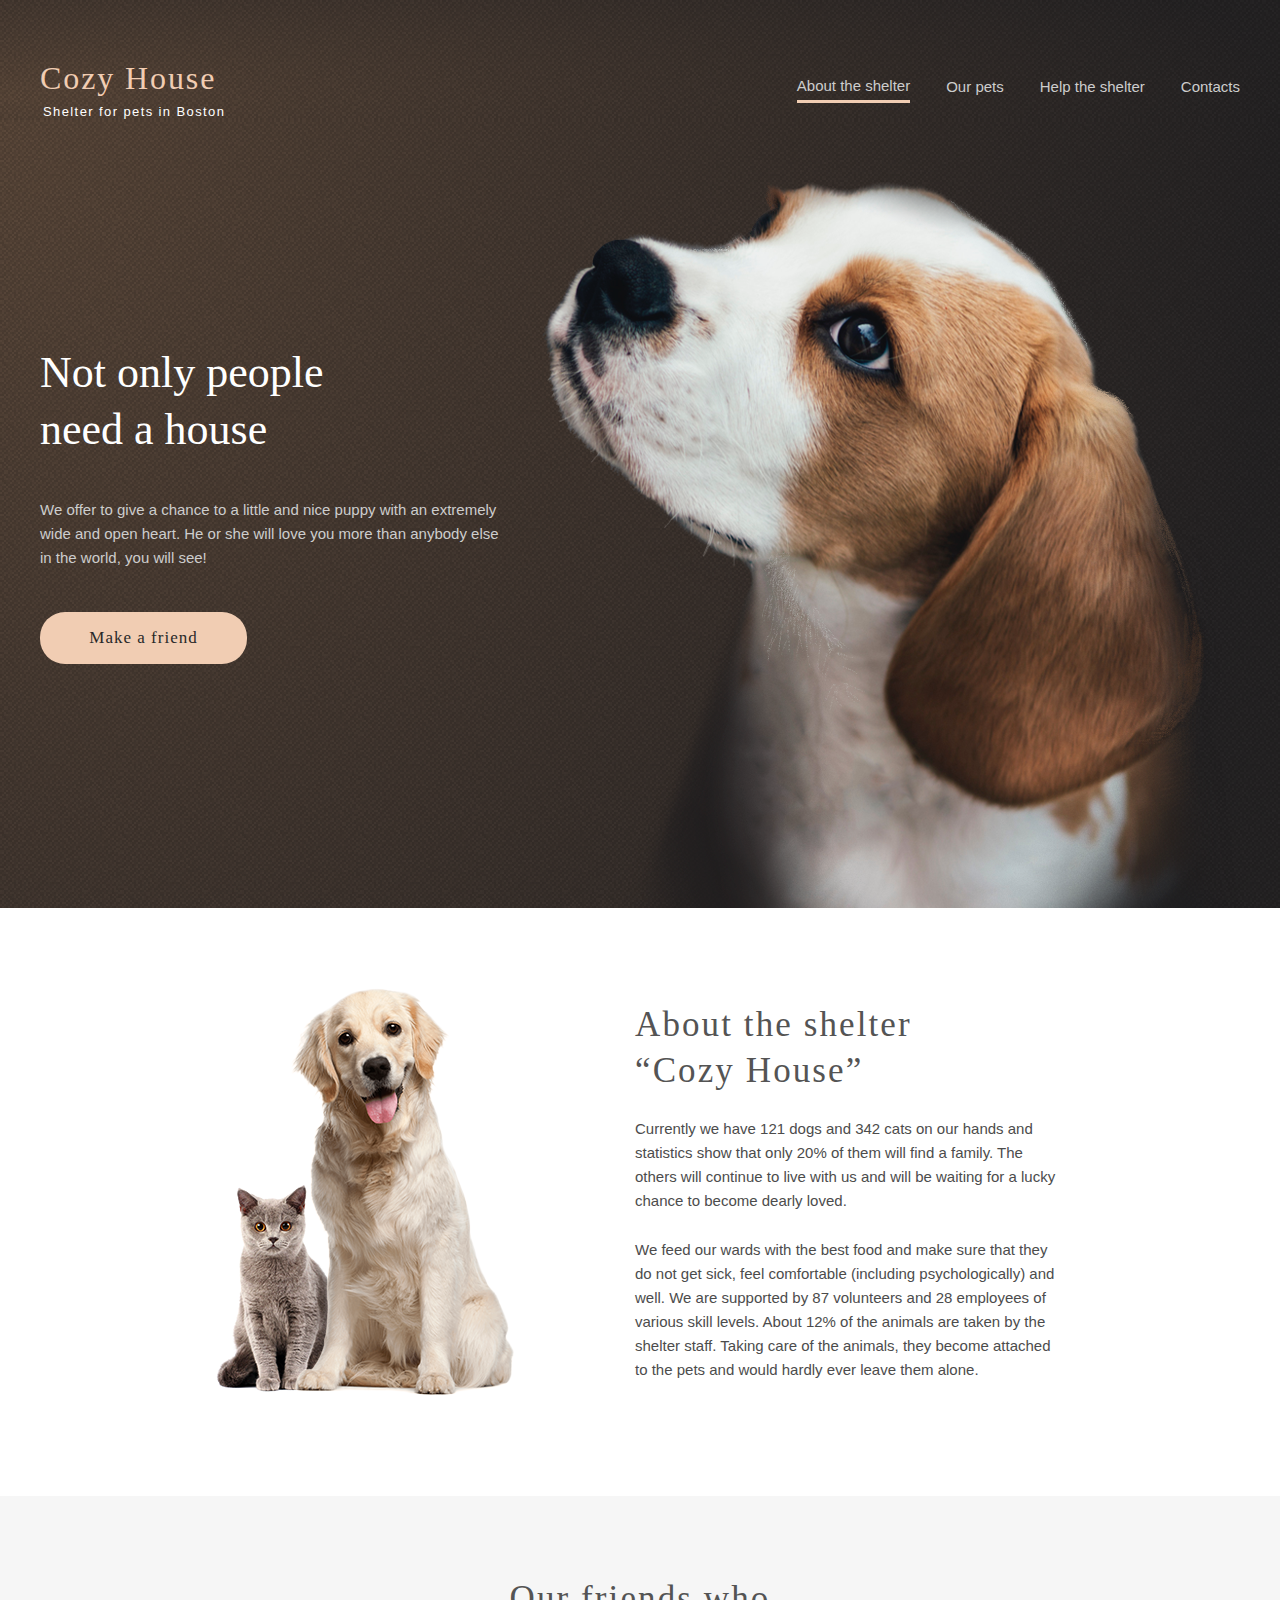
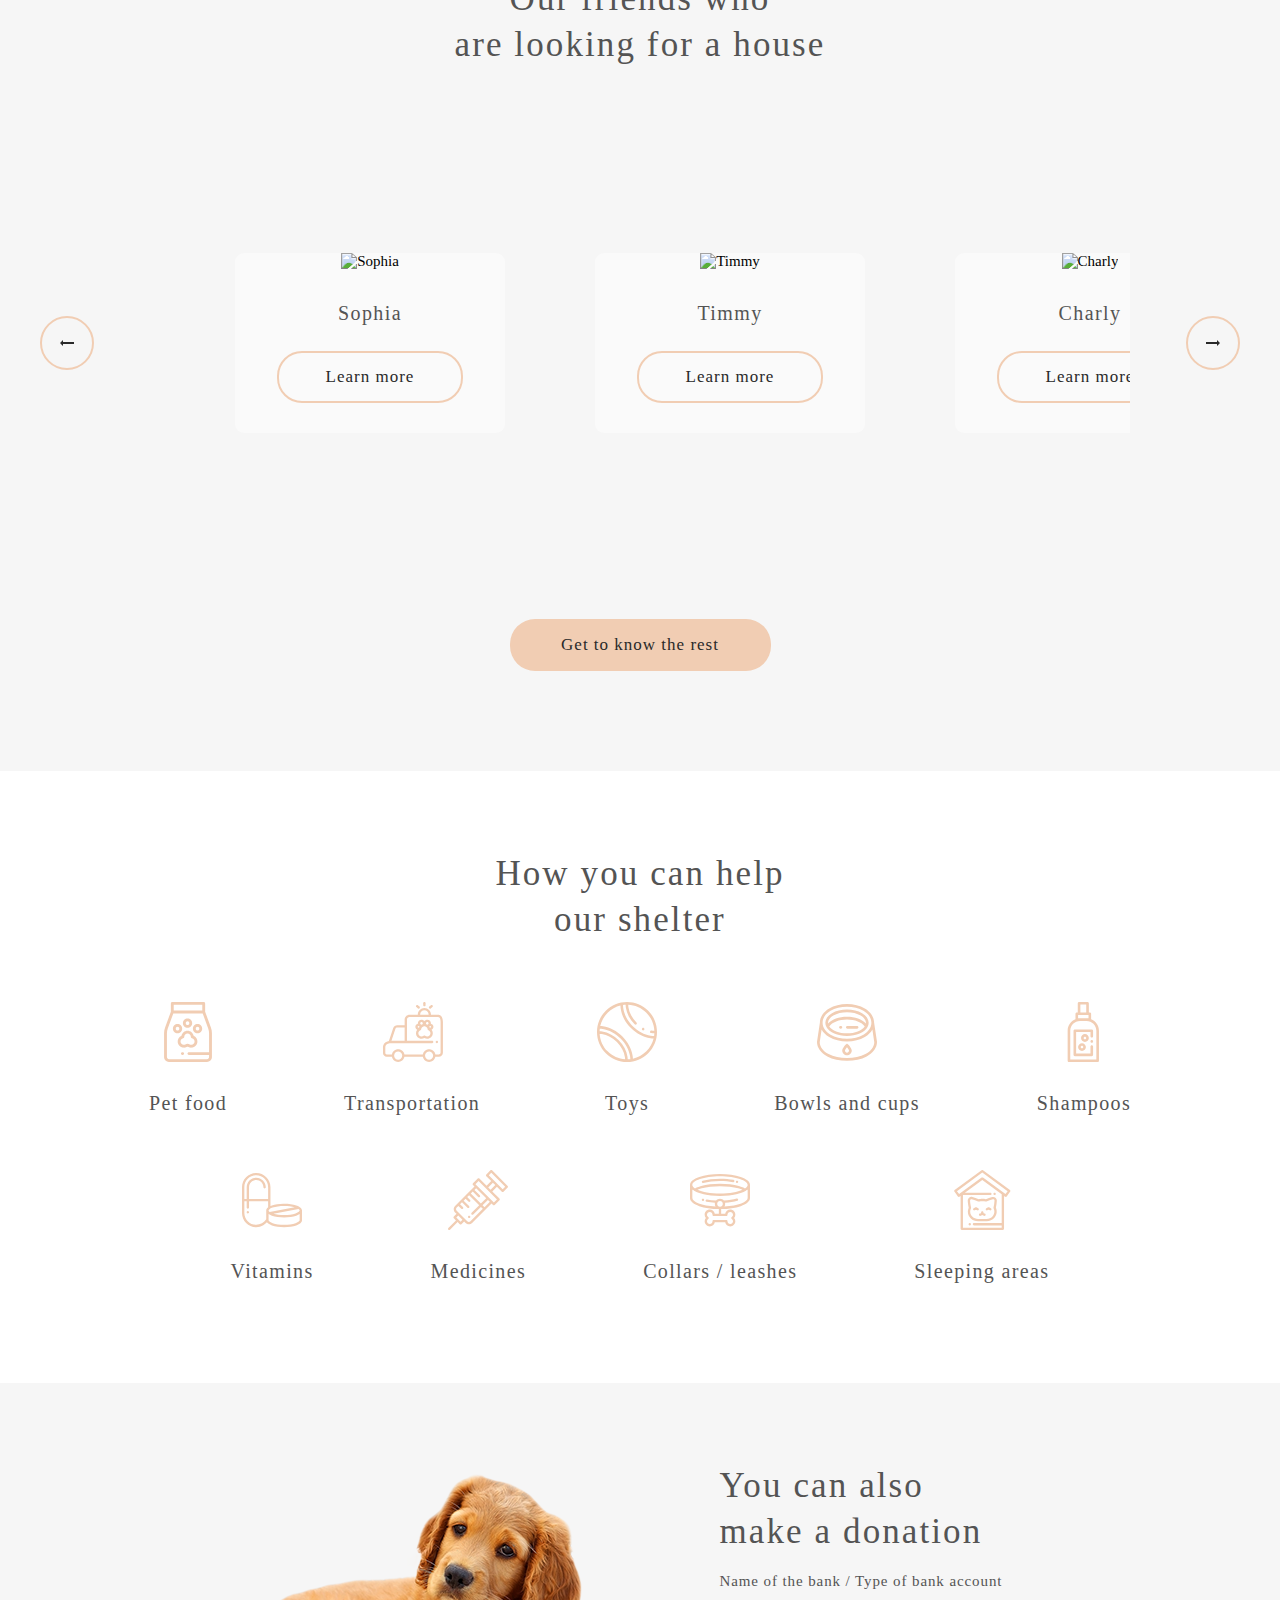
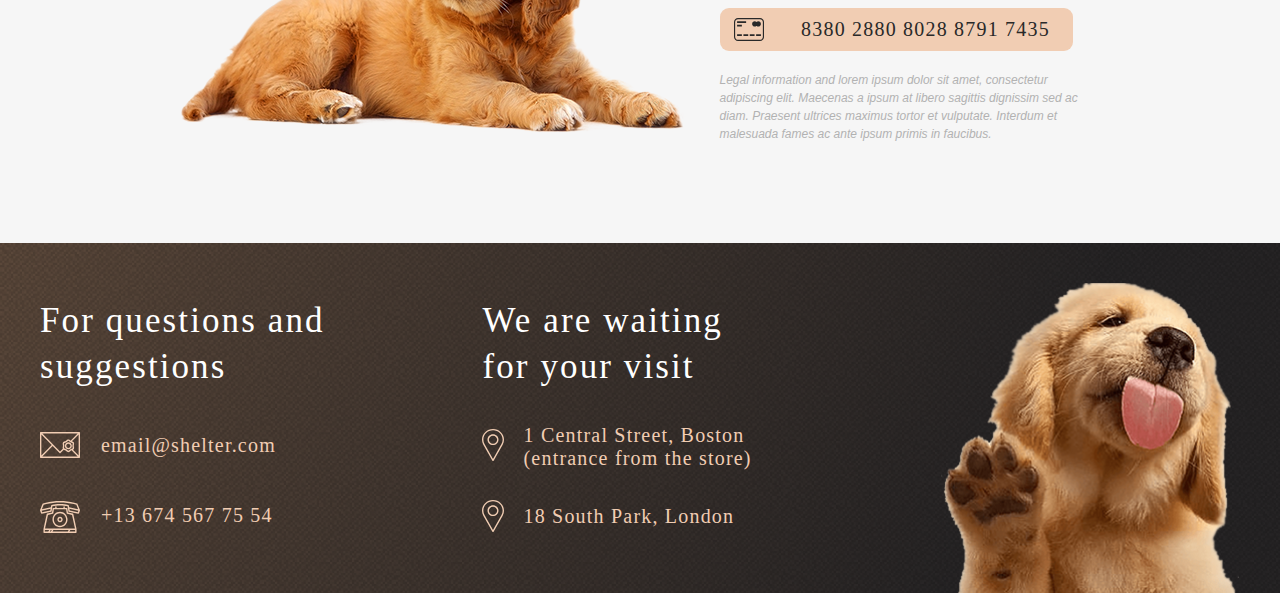
==== commit a76ec873: "feat: create slider for main page" ====
--- a/shelter/index.html
+++ b/shelter/index.html
@@ -94,21 +94,59 @@
                   <div class="slider__left">
                      <img class="slider__arrow" src="assets/icons/Arrow-left.svg" alt="Arrow">
                   </div>
-                  <div class="slider__content">
-                     <div class="pet-card">
-                        <img class="pet-card__img" src="assets/images/katrine.png" alt="Katrine">
-                        <span class="pet-card__subtitle">Katrine</span>
-                        <button class="pet-card__button button-wihtout-bg">Learn more</button>
-                     </div>
-                     <div class="pet-card">
-                        <img class="pet-card__img" src="assets/images/jennifer.png" alt="Jennifer">
-                        <span class="pet-card__subtitle">Jennifer</span>
-                        <button class="pet-card__button button-wihtout-bg">Learn more</button>
-                     </div>
-                     <div class="pet-card">
-                        <img class="pet-card__img" src="assets/images/woody.png" alt="Woody">
-                        <span class="pet-card__subtitle">Woody</span>
-                        <button class="pet-card__button button-wihtout-bg">Learn more</button>
+                  <div class="slider__wrapper">
+                     <div class="slider__content">
+                        <div class="slider__group" id="leftGroup">
+                           <div class="pet-card">
+                              <img class="pet-card__img" src="../assets/images/sophia.png" alt="Sophia">
+                              <span class="pet-card__subtitle">Sophia</span>
+                              <button class="pet-card__button button-wihtout-bg">Learn more</button>
+                           </div>
+                           <div class="pet-card">
+                              <img class="pet-card__img" src="../assets/images/timmy.png" alt="Timmy">
+                              <span class="pet-card__subtitle">Timmy</span>
+                              <button class="pet-card__button button-wihtout-bg">Learn more</button>
+                           </div>
+                           <div class="pet-card">
+                              <img class="pet-card__img" src="../assets/images/charly.png" alt="Charly">
+                              <span class="pet-card__subtitle">Charly</span>
+                              <button class="pet-card__button button-wihtout-bg">Learn more</button>
+                           </div>
+                        </div>
+                        <div class="slider__group" id="centerGroup">
+                           <div class="pet-card">
+                              <img class="pet-card__img" src="assets/images/katrine.png" alt="Katrine">
+                              <span class="pet-card__subtitle">Katrine</span>
+                              <button class="pet-card__button button-wihtout-bg">Learn more</button>
+                           </div>
+                           <div class="pet-card">
+                              <img class="pet-card__img" src="assets/images/jennifer.png" alt="Jennifer">
+                              <span class="pet-card__subtitle">Jennifer</span>
+                              <button class="pet-card__button button-wihtout-bg">Learn more</button>
+                           </div>
+                           <div class="pet-card">
+                              <img class="pet-card__img" src="assets/images/woody.png" alt="Woody">
+                              <span class="pet-card__subtitle">Woody</span>
+                              <button class="pet-card__button button-wihtout-bg">Learn more</button>
+                           </div>
+                        </div>
+                        <div class="slider__group" id="rightGroup">
+                           <div class="pet-card">
+                              <img class="pet-card__img" src="../assets/images/scarlett.png" alt="Scarlett">
+                              <span class="pet-card__subtitle">Scarlett</span>
+                              <button class="pet-card__button button-wihtout-bg">Learn more</button>
+                           </div>
+                           <div class="pet-card">
+                              <img class="pet-card__img" src="../assets/images/freddie.png" alt="Freddie">
+                              <span class="pet-card__subtitle">Freddie</span>
+                              <button class="pet-card__button button-wihtout-bg">Learn more</button>
+                           </div>
+                           <div class="pet-card">
+                              <img class="pet-card__img" src="../assets/images/sophia.png" alt="Sophia">
+                              <span class="pet-card__subtitle">Sophia</span>
+                              <button class="pet-card__button button-wihtout-bg">Learn more</button>
+                           </div>
+                        </div>
                      </div>
                   </div>
                   <div class="slider__right">
--- a/shelter/css/style.css
+++ b/shelter/css/style.css
@@ -968,6 +968,7 @@
 }
 
 .slider {
+  position: relative;
   width: 100%;
   display: flex;
   flex-flow: row wrap;
@@ -979,36 +980,142 @@
     padding-bottom: 41px;
     flex-direction: row;
     justify-content: center;
-    gap: 0px 77px;
+    gap: 0px 0px;
+  }
+}
+
+.slider__wrapper {
+  width: 980px;
+  overflow: hidden;
+}
+@media screen and (max-width: 1279px) {
+  .slider__wrapper {
+    width: 580px;
+  }
+}
+@media screen and (max-width: 767px) {
+  .slider__wrapper {
+    margin: 0 10px;
+  }
+}
+
+.slider__group {
+  display: flex;
+  flex-flow: row nowrap;
+  align-items: center;
+  justify-content: space-between;
+  gap: 90px;
+}
+@media screen and (max-width: 1279px) {
+  .slider__group {
+    gap: 40px;
+  }
+}
+@media screen and (max-width: 767px) {
+  .slider__group {
+    gap: 180px;
   }
 }
 
 .slider__content {
+  position: relative;
+  left: 85px;
   width: 83%;
   padding: 60px 0 60px;
   display: flex;
   flex-flow: row nowrap;
   align-items: center;
-  justify-content: space-between;
+  justify-content: space-around;
+  gap: 90px;
+}
+@keyframes slide-left {
+  from {
+    left: 85px;
+  }
+  to {
+    left: 1165px;
+  }
+}
+.slider__content.transition-left {
+  animation-name: slide-left;
+  animation-duration: 1s;
+}
+@keyframes slide-right {
+  from {
+    left: 85px;
+  }
+  to {
+    left: -995px;
+  }
+}
+.slider__content.transition-right {
+  animation-name: slide-right;
+  animation-duration: 1s;
 }
 @media screen and (max-width: 1279px) {
   .slider__content {
+    left: 160px;
+    width: 580px;
     justify-content: space-around;
-    gap: 32px;
-  }
-  .slider__content > :nth-child(3) {
-    display: none;
+    gap: 40px;
+  }
+  @keyframes slide-left {
+    from {
+      left: 160px;
+    }
+    to {
+      left: 1090px;
+    }
+  }
+  .slider__content.transition-left {
+    animation-name: slide-left;
+    animation-duration: 1s;
+  }
+  @keyframes slide-right {
+    from {
+      left: 160px;
+    }
+    to {
+      left: -770px;
+    }
+  }
+  .slider__content.transition-right {
+    animation-name: slide-right;
+    animation-duration: 1s;
   }
 }
 @media screen and (max-width: 767px) {
   .slider__content {
     width: 100%;
+    left: 450px;
     justify-content: space-around;
     align-items: center;
     padding: 42px 0 18px;
-  }
-  .slider__content > :nth-child(2) {
-    display: none;
+    gap: 180px;
+  }
+  @keyframes slide-left {
+    from {
+      left: 450px;
+    }
+    to {
+      left: 1800px;
+    }
+  }
+  .slider__content.transition-left {
+    animation-name: slide-left;
+    animation-duration: 1s;
+  }
+  @keyframes slide-right {
+    from {
+      left: 450px;
+    }
+    to {
+      left: -900px;
+    }
+  }
+  .slider__content.transition-right {
+    animation-name: slide-right;
+    animation-duration: 1s;
   }
 }
 
@@ -1031,6 +1138,7 @@
 @media screen and (max-width: 767px) {
   .slider__left {
     order: 2;
+    margin: 0 40px 0 50px;
   }
 }
 
@@ -1053,6 +1161,7 @@
 @media screen and (max-width: 767px) {
   .slider__right {
     order: 3;
+    margin: 0 50px 0 40px;
   }
 }
 
